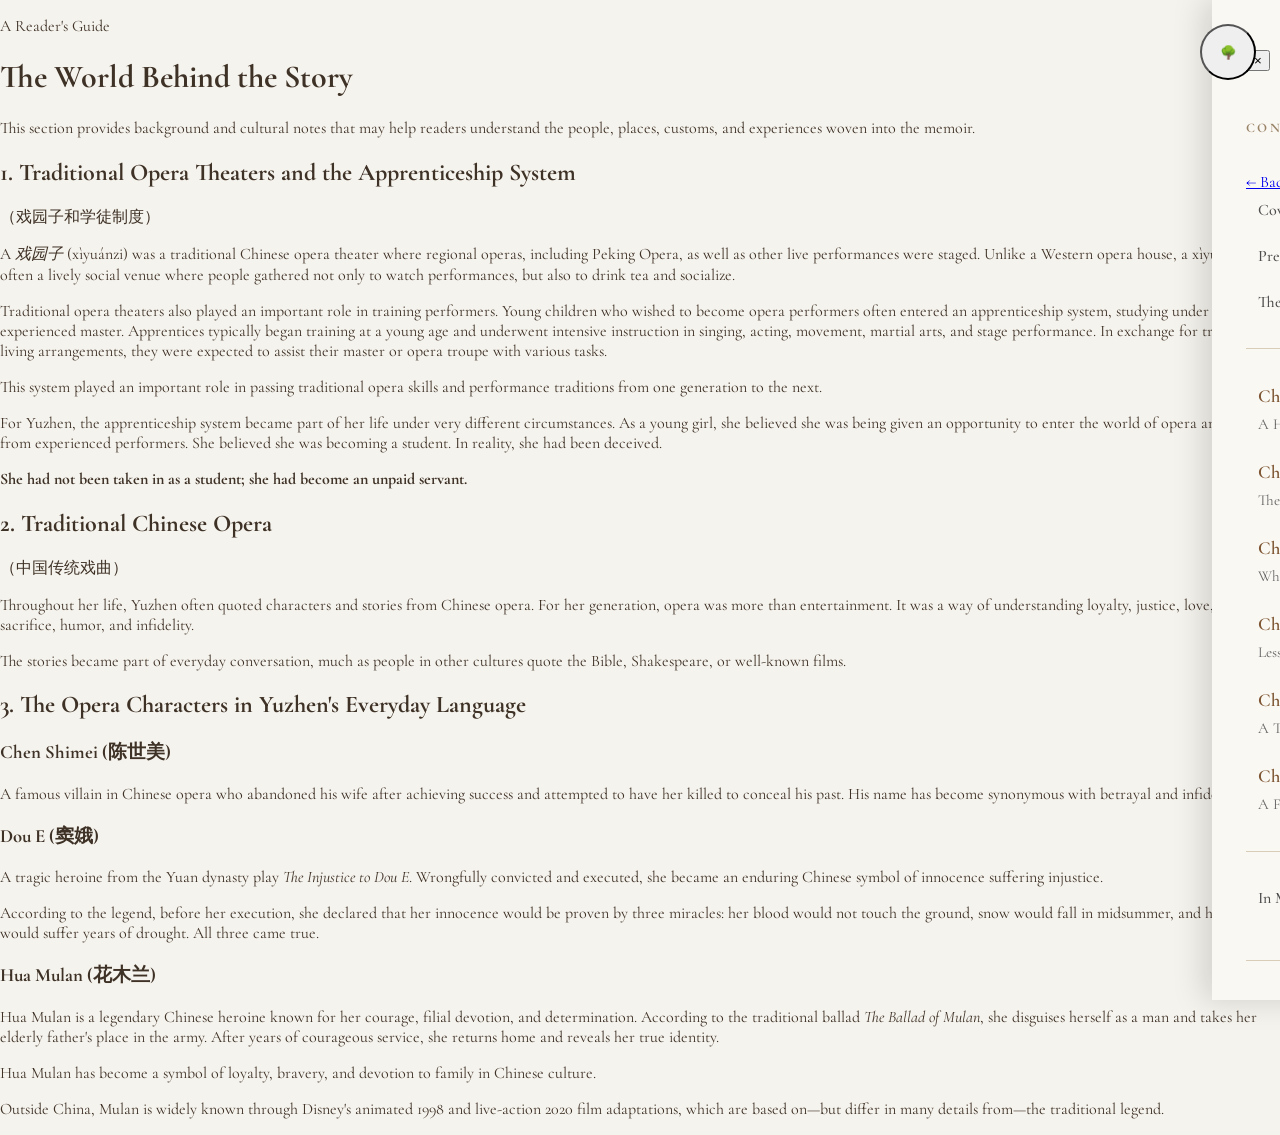
==== behind-the-story.html @ 1a91aaa9 "Update behind-the-story.html" ====
<!DOCTYPE html>

<html lang="en">

<head>

    <meta charset="UTF-8">

    <meta name="viewport"
          content="width=device-width, initial-scale=1.0">

    <title>The World Behind the Story | Leaving Shade for Everyone</title>

    <link rel="preconnect"
          href="https://fonts.googleapis.com">

    <link rel="preconnect"
          href="https://fonts.gstatic.com"
          crossorigin>

    <link href="https://fonts.googleapis.com/css2?family=Cormorant+Garamond:wght@300;400;500;600&family=Source+Sans+3:wght@300;400;600&display=swap"
          rel="stylesheet">

    <link rel="stylesheet"
          href="css/chapter.css">

    <link rel="stylesheet"
          href="css/navigation.css">

</head>

<body>

    <!-- Table of Contents -->

    <div id="tocOverlay" class="toc-overlay"></div>

    <button id="tocButton" class="toc-button" aria-label="Open contents">
        🌳
    </button>

    <aside id="tocPanel" class="toc-panel">

        <button id="tocClose" class="toc-close">
            ×
        </button>

        <h1 class="toc-book-title">
            Leaving Shade for Everyone
        </h1>

        <h2 class="toc-heading">
            Contents
        </h2>
<a href="#" id="tocBack" class="toc-back">
    ← Back to where I was
</a>

 
    <div class="toc-list">

        <a class="toc-entry" href="cover.html">

            <span class="toc-simple">Cover</span>

        </a>

        <a class="toc-entry" href="preface.html">

            <span class="toc-simple">Preface</span>

        </a>

        <a class="toc-entry" href="behind-the-story.html">

            <span class="toc-simple">
                The World Behind the Story
            </span>

        </a>

        <div class="toc-divider"></div>


<a class="toc-entry"
   data-chapter="chapter1"
   href="chapter.html#chapter1">

    <span class="toc-chapter">
        Chapter One
    </span>

    <span class="toc-title">
        A Hard Beginning
    </span>

</a>

 <a class="toc-entry"
   data-chapter="chapter2"
   href="chapter.html#chapter2">

    <span class="toc-chapter">

                Chapter Two
    </span>

    <span class="toc-title">

                The Second Act
            </span>

        </a>


   <a class="toc-entry"
   data-chapter="chapter3"
   href="chapter.html#chapter3">

    <span class="toc-chapter">
                Chapter Three
            </span>

            <span class="toc-title">
                When a Woman from the Opera House Met a Man of Books
            </span>

        </a>


   <a class="toc-entry"
   data-chapter="chapter4"
   href="chapter.html#chapter4">

    <span class="toc-chapter">
                Chapter Four
            </span>

            <span class="toc-title">
                Lessons from the Stage
            </span>

        </a>


   <a class="toc-entry"
   data-chapter="chapter5"
   href="chapter.html#chapter5">

    <span class="toc-chapter">
                Chapter Five
            </span>

            <span class="toc-title">
                A Tree That Sheltered Everyone
            </span>

        </a>


   <a class="toc-entry"
   data-chapter="chapter6"
   href="chapter.html#chapter6">

    <span class="toc-chapter">
                Chapter Six
            </span>

            <span class="toc-title">
                A Foreign Land and the Final Curtain
            </span>

        </a>

        <div class="toc-divider"></div>


        <a class="toc-entry" href="chapter.html#memorial">

            <span class="toc-simple">
                In Memory
            </span>

        </a>
    <div class="toc-footer">

       
    </div>

    </div>

</aside>


    <main>

        <header class="supplementary-header">

            <p class="supplementary-label">
                A Reader's Guide
            </p>

            <h1>
                The World Behind the Story
            </h1>

        </header>


<div class="supplementary-content">

    <p>
        This section provides background and cultural notes
        that may help readers understand the people, places,
        customs, and experiences woven into the memoir.
    </p>


    <section class="behind-story-entry">

        <h2>
            1. Traditional Opera Theaters and the Apprenticeship System
        </h2>

        <p class="chinese-term">
            （戏园子和学徒制度）
        </p>

        <p>
            A <em>戏园子</em> (xìyuánzi) was a traditional Chinese opera
            theater where regional operas, including Peking Opera, as well
            as other live performances were staged. Unlike a Western opera
            house, a xìyuánzi was often a lively social venue where people
            gathered not only to watch performances, but also to drink tea
            and socialize.
        </p>

        <p>
            Traditional opera theaters also played an important role in
            training performers. Young children who wished to become opera
            performers often entered an apprenticeship system, studying
            under an experienced master. Apprentices typically began
            training at a young age and underwent intensive instruction
            in singing, acting, movement, martial arts, and stage
            performance. In exchange for training and living arrangements,
            they were expected to assist their master or opera troupe with
            various tasks.
        </p>

        <p>
            This system played an important role in passing traditional
            opera skills and performance traditions from one generation
            to the next.
        </p>

        <p>
            For Yuzhen, the apprenticeship system became part of her life
            under very different circumstances. As a young girl, she
            believed she was being given an opportunity to enter the world
            of opera and learn from experienced performers. She believed
            she was becoming a student. In reality, she had been deceived.
        </p>

        <p>
            <strong>
                She had not been taken in as a student; she had become
                an unpaid servant.
            </strong>
        </p>

    </section>


    <section class="behind-story-entry">

        <h2>
            2. Traditional Chinese Opera
        </h2>

        <p class="chinese-term">
            （中国传统戏曲）
        </p>

        <p>
            Throughout her life, Yuzhen often quoted characters and
            stories from Chinese opera. For her generation, opera was
            more than entertainment. It was a way of understanding
            loyalty, justice, love, family, sacrifice, humor, and
            infidelity.
        </p>

        <p>
            The stories became part of everyday conversation, much as
            people in other cultures quote the Bible, Shakespeare, or
            well-known films.
        </p>

    </section>


    <section class="behind-story-entry">

        <h2>
            3. The Opera Characters in Yuzhen's Everyday Language
        </h2>


        <div class="opera-character">

            <h3>
                Chen Shimei (陈世美)
            </h3>

            <p>
                A famous villain in Chinese opera who abandoned his wife
                after achieving success and attempted to have her killed
                to conceal his past. His name has become synonymous with
                betrayal and infidelity.
            </p>

        </div>


        <div class="opera-character">

            <h3>
                Dou E (窦娥)
            </h3>

            <p>
                A tragic heroine from the Yuan dynasty play
                <em>The Injustice to Dou E</em>. Wrongfully convicted and
                executed, she became an enduring Chinese symbol of
                innocence suffering injustice.
            </p>

            <p>
                According to the legend, before her execution, she
                declared that her innocence would be proven by three
                miracles: her blood would not touch the ground, snow
                would fall in midsummer, and her region would suffer
                years of drought. All three came true.
            </p>

        </div>


        <div class="opera-character">

            <h3>
                Hua Mulan (花木兰)
            </h3>

            <p>
                Hua Mulan is a legendary Chinese heroine known for her
                courage, filial devotion, and determination. According
                to the traditional ballad <em>The Ballad of Mulan</em>,
                she disguises herself as a man and takes her elderly
                father's place in the army. After years of courageous
                service, she returns home and reveals her true identity.
            </p>

            <p>
                Hua Mulan has become a symbol of loyalty, bravery, and
                devotion to family in Chinese culture.
            </p>

            <p>
                Outside China, Mulan is widely known through Disney's
                animated 1998 and live-action 2020 film adaptations,
                which are based on—but differ in many details from—the
                traditional legend.
            </p>

        </div>


    </section>

</div>

    </main>


    <script src="js/navigation.js"></script>

</body>

</html>
---- css/chapter.css ----
/* ==========================================
   CHAPTER PAGE
========================================== */

body{

    margin:0;

    background:#F5F3ED;

    font-family:"Cormorant Garamond",serif;

    color:#3E3126;

}

/* ==========================================
   CHAPTER OPENING
========================================== */

.chapter-opening{

    min-height:100vh;

    display:flex;

    flex-direction:column;

    justify-content:center;

    align-items:center;

    text-align:center;

    padding:3rem 2rem;

}

.chapter-number{

    font-size:1.25rem;

    font-weight:400;

    letter-spacing:.12em;

    text-transform:uppercase;

    margin:0;

}

.chapter-title{

    max-width: 900px;

    margin: 0 auto;

}

.chapter-photo{

    margin-top:4rem;

}

.chapter-photo img{

    max-width:700px;

    width:100%;

    height:auto;

    display:block;

}

    <section class="chapter-content">

    </section>

</main>
/* ==========================================
   CHAPTER READING
========================================== */

.chapter-reading{

    padding:6rem 2rem 10rem;

}

.reading-content{

    width:min(90%,720px);

    margin:0 auto;

    font-size:1.45rem;

    line-height:2.15;

    color:#3E3126;

}

.reading-content p{

    margin:0 0 2rem 0;

    text-indent:2em;

}
.chapter-image{

    max-width:650px;

    margin:5rem auto;

    text-align:center;

}

.chapter-image img{

    width:100%;

    height:auto;

    display:block;

}

.chapter-image figcaption{

    margin-top: .8rem;

    font-size:.95rem;

    font-style:italic;

    color:#7A6B5A;

}

.chapter-quote{

    margin:3rem auto;

    text-align:center;

    font-style:italic;

    font-size:1.45rem;

    line-height:1.8;

    color:#6A5847;

    max-width:70%;

}
.chapter-ending{

    text-align:center;

    margin:8rem auto 6rem;

}

.chapter-ending img{

    width:110px;

    height:auto;

    display:block;

    margin:0 auto;

    opacity:0.9;

}
.chapter-ending .final-tree {
    width:420px;
    max-width:80%;
    height:auto;
}

.closing-line {
    margin-top: 3rem;
}



/* =========================
   BACK COVER
========================= */

.back-cover{

    min-height:100vh;

    display:flex;

    justify-content:center;

    align-items:center;

    padding:5rem 2rem;

    background:#f7f4ee;

}

.back-cover-content{

    width:100%;

    max-width:900px;

    text-align:center;

}

.memorial-text{

    margin-bottom:3.5rem;

}

.memory-title{

    font-size:2rem;

    letter-spacing:.05em;

    margin-bottom:1.8rem;

}

.memorial-name{

    font-size:2.8rem;

    font-weight:600;

    margin:.4rem 0;

}

.memorial-years{

    font-size:1.5rem;

    margin-bottom:2rem;

}

.memory-and{

    font-size:1.5rem;

    margin:2rem 0;

    font-style:italic;

}

.memorial-photo img{

    width:100%;

    max-width:850px;

    height:auto;

    display:block;

    margin:0 auto;

}
---- css/navigation.css ----
<!-- =========================================
     TABLE OF CONTENTS
========================================= -->

<button id="tocButton" class="toc-button" aria-label="Table of Contents">

    🌳

</button>

<div id="tocOverlay" class="toc-overlay"></div>

<nav id="tocPanel" class="toc-panel">

    <button id="tocClose" class="toc-close">

        ×

    </button>

    <h1 class="toc-book-title">

        Leaving Shade for Everyone

    </h1>

    <h2 class="toc-heading">

        Contents

    </h2>

    <div class="toc-list">

        <a href="cover.html">Cover</a>

        <a href="preface.html">Preface</a>

        <hr>

        <a href="chapter.html#chapter1">
            Chapter One
        </a>

        <a href="chapter.html#chapter2">
            Chapter Two
        </a>

        <a href="chapter.html#chapter3">
            Chapter Three
        </a>

        <a href="chapter.html#chapter4">
            Chapter Four
        </a>

        <a href="chapter.html#chapter5">
            Chapter Five
        </a>

        <a href="chapter.html#chapter6">
            Chapter Six
        </a>

        <hr>

        <a href="chapter.html#memorial">

            In Memory

        </a>

    </div>

</nav>

/* ==========================================
   Dark Overlay
========================================== */

.toc-overlay{

    position:fixed;

    inset:0;

    background:rgba(0,0,0,.28);

    opacity:0;

    visibility:hidden;

    transition:.3s;

    z-index:2500;

}

.toc-overlay.show{

    opacity:1;

    visibility:visible;

}

/* ==========================================
   TOC Panel
========================================== */

.toc-panel{

    position:fixed;

    top:0;

    right:-420px;

    width:420px;

    max-width:90%;

    height:100vh;

    background:#faf8f3;

    box-shadow:-8px 0 30px rgba(0,0,0,.15);

    padding:50px 34px;

    transition:.35s;

    z-index:2600;

    overflow-y:auto;

}

.toc-panel.open{

    right:0;

}

/* ==========================================
   Elegant Table of Contents
========================================== */

.toc-book-title{

    margin:0;
    
    margin-bottom:8px;

    text-align:center;

    font-family:"Cormorant Garamond",serif;

    font-size:1.95rem;

    font-weight:500;

    color:#6d4c2c;

}

.toc-heading{

    margin-bottom:36px;

    letter-spacing:.18em;

    font-size:.82rem;

    text-transform:uppercase;

    color:#9a8468;

}
.toc-list{

    display:flex;

    flex-direction:column;

    gap:10px;

}

.toc-divider{

    margin:18px 0;

    border-top:1px solid #d9ccb8;

}

.toc-entry{

    display:block;

    text-decoration:none;

    padding:8px 12px;

    border-radius:10px;

    transition:.25s;

}

.toc-entry:hover{

    background:#f3ece1;

    transform:translateX(4px);

}

.toc-simple{

    display:block;

    font-size:1rem;

    color:#4c4c4c;

    font-weight:500;

}

.toc-chapter{

    display:block;

    font-family:"Cormorant Garamond",serif;

    font-size:1.15rem;

    font-weight:600;

    color:#7d5532;

}

.toc-title{

    display:block;

    margin-top:6px;

    font-size:.95rem;

    line-height:1.45;

    color:#666;

}

.toc-footer{

    margin-top:34px;

    padding-top:24px;

    border-top:1px solid #d9ccb8;

    text-align:center;

    color:#9a7b56;

    font-size:.9rem;

}
/* ---------- Debug ---------- */

.toc-button{

    position:fixed !important;

    top:24px !important;

    right:24px !important;

    left:auto !important;

    bottom:auto !important;

    width:56px !important;

    height:56px !important;

    border-radius:50% !important;

    z-index:99999 !important;

}

/* ==========================================
   Current Chapter Highlight
========================================== */

.toc-entry.active{

    border-left:3px solid #9a7b56;

    padding-left:14px;

    background:#f8f3ea;

}

.toc-entry.active .toc-chapter{

    color:#6d4c2c;

    font-weight:700;

}

.toc-entry.active .toc-title{

    color:#444;

}
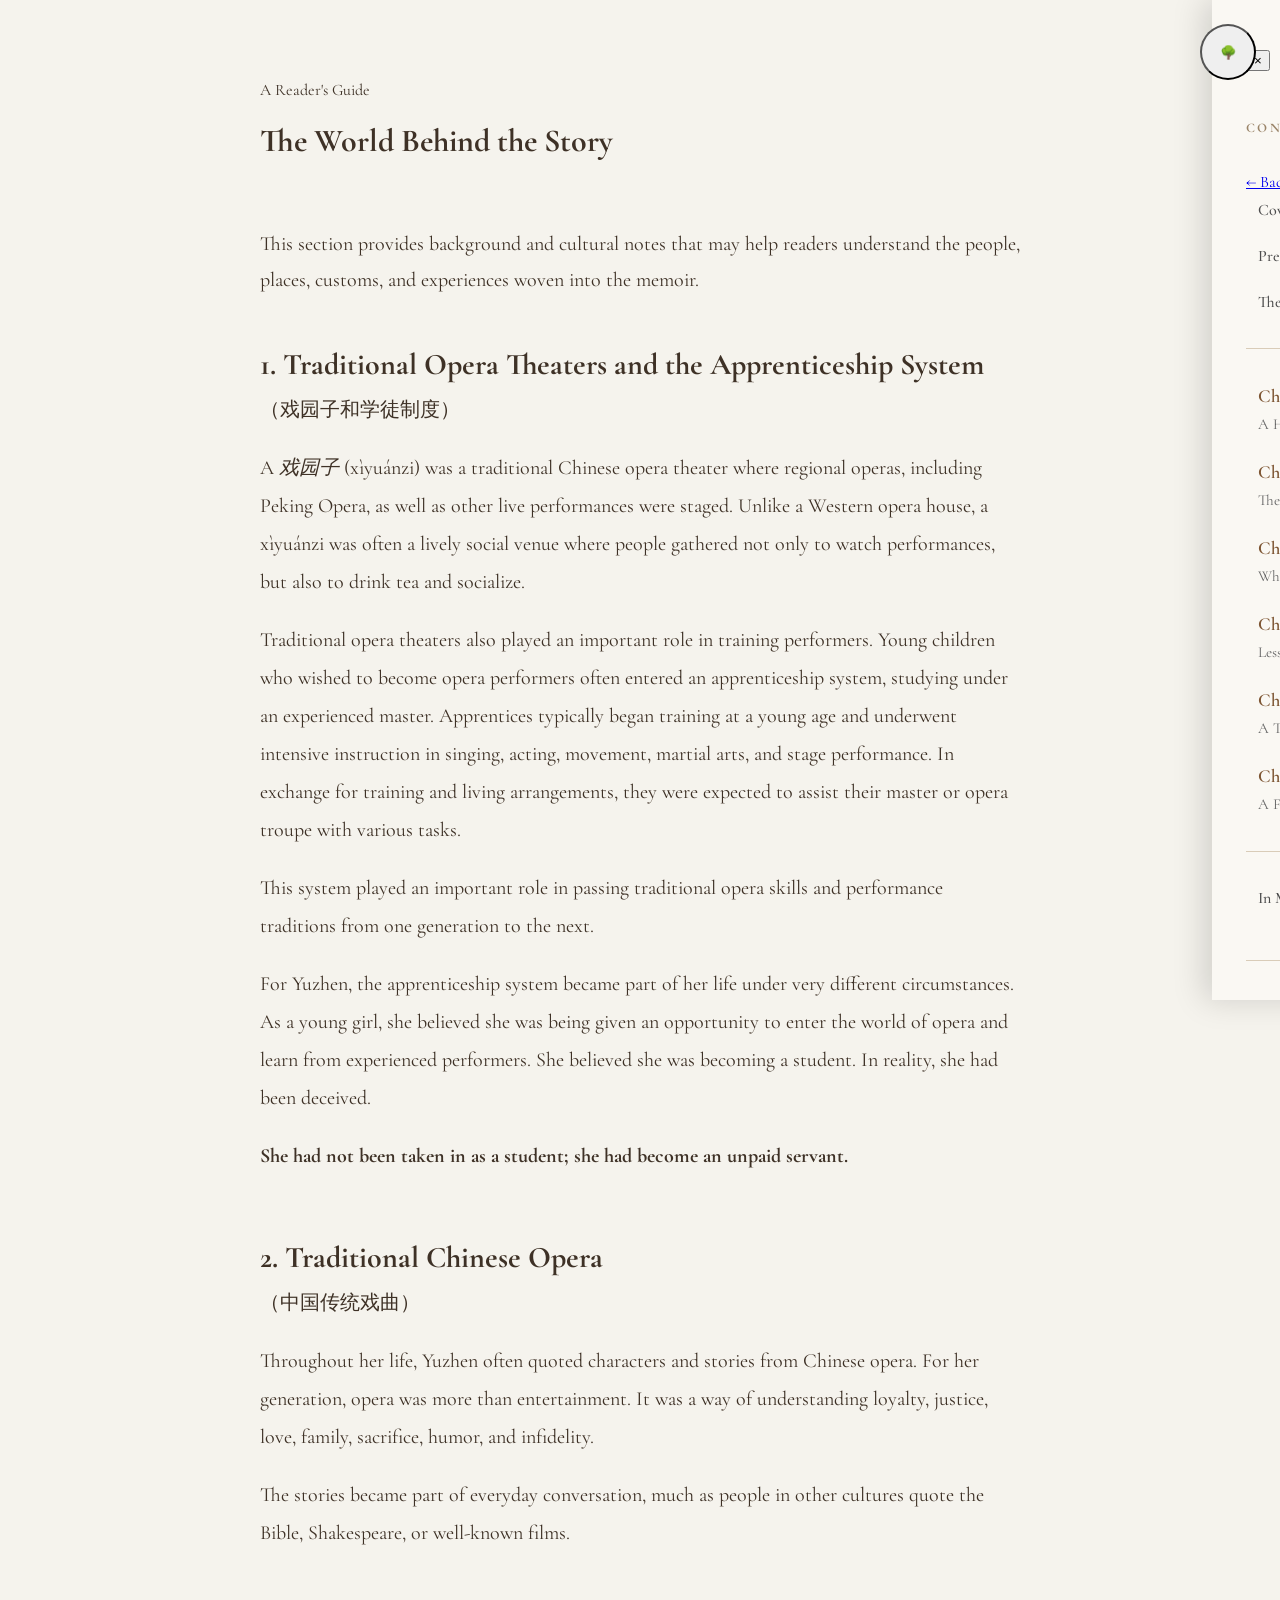
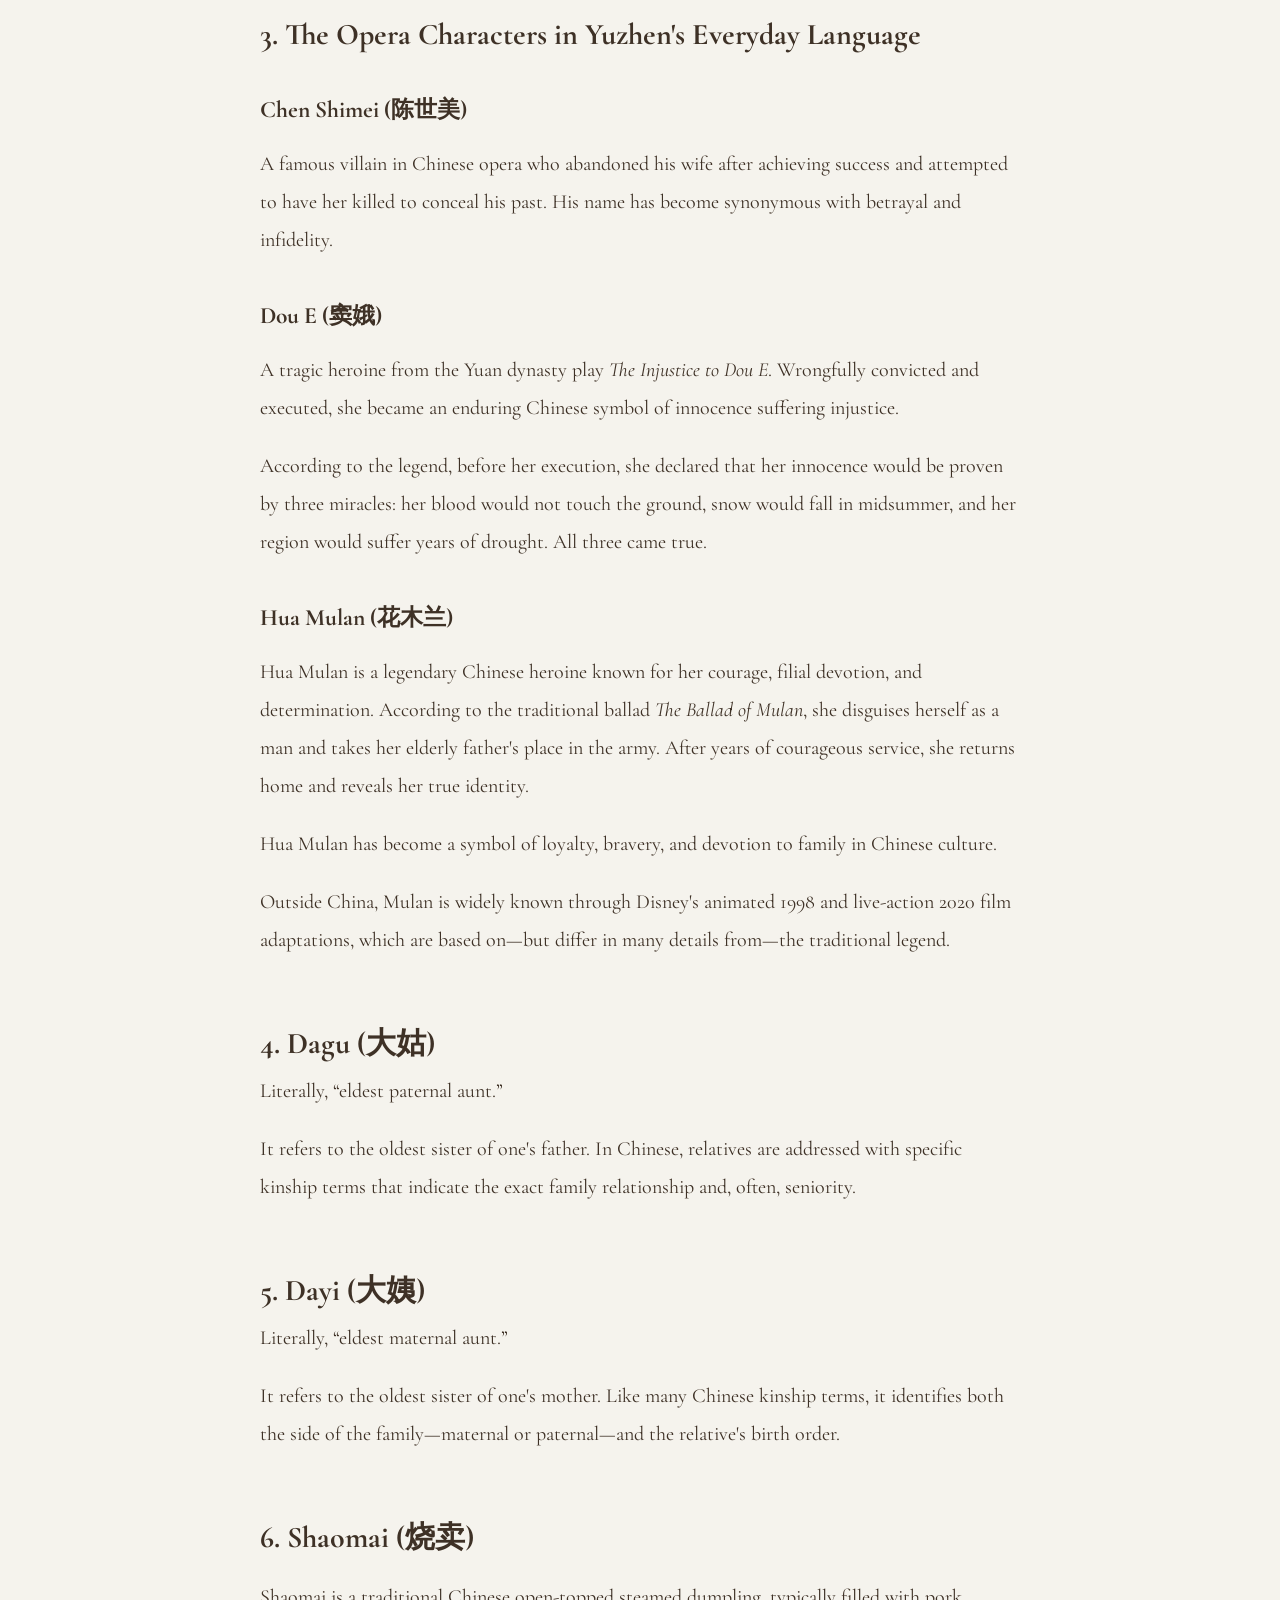
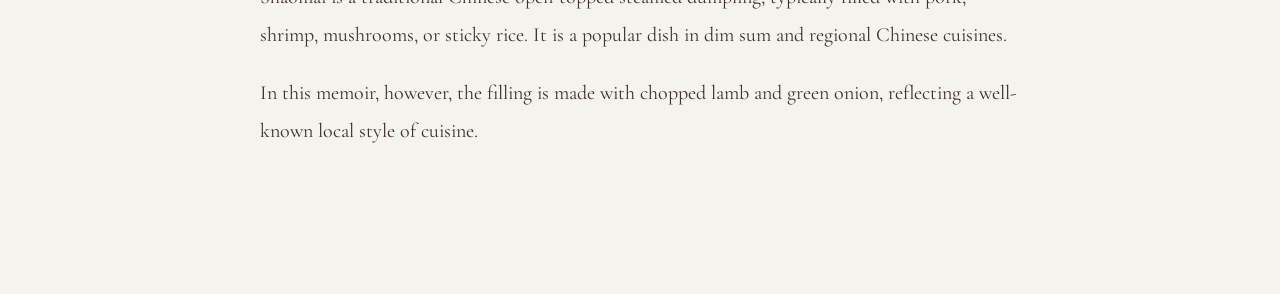
==== commit 0630df5b: "Update behind-the-story.html" ====
--- a/behind-the-story.html
+++ b/behind-the-story.html
@@ -376,7 +376,62 @@
 
 
     </section>
-
+<section class="behind-story-entry">
+
+    <h2>
+        4. Dagu (大姑)
+    </h2>
+
+    <p class="chinese-term">
+        Literally, “eldest paternal aunt.”
+    </p>
+
+    <p>
+        It refers to the oldest sister of one's father. In Chinese,
+        relatives are addressed with specific kinship terms that
+        indicate the exact family relationship and, often, seniority.
+    </p>
+
+</section>
+
+
+<section class="behind-story-entry">
+
+    <h2>
+        5. Dayi (大姨)
+    </h2>
+
+    <p class="chinese-term">
+        Literally, “eldest maternal aunt.”
+    </p>
+
+    <p>
+        It refers to the oldest sister of one's mother. Like many
+        Chinese kinship terms, it identifies both the side of the
+        family—maternal or paternal—and the relative's birth order.
+    </p>
+
+</section>
+
+
+<section class="behind-story-entry">
+
+    <h2>
+        6. Shaomai (烧卖)
+    </h2>
+
+    <p>
+        Shaomai is a traditional Chinese open-topped steamed dumpling,
+        typically filled with pork, shrimp, mushrooms, or sticky rice.
+        It is a popular dish in dim sum and regional Chinese cuisines.
+    </p>
+
+    <p>
+        In this memoir, however, the filling is made with chopped lamb
+        and green onion, reflecting a well-known local style of cuisine.
+    </p>
+
+</section>
 </div>
 
     </main>
--- a/css/chapter.css
+++ b/css/chapter.css
@@ -283,3 +283,58 @@
 
 }
 
+/* --------------------------------
+   The World Behind the Story
+   -------------------------------- */
+
+.supplementary-header,
+.supplementary-content {
+    max-width: 760px;
+    margin-left: auto;
+    margin-right: auto;
+}
+
+.supplementary-header {
+    padding: 4rem 2rem 1.5rem;
+}
+
+.supplementary-content {
+    max-width: 760px;
+    padding: 0 2rem 5rem;
+    font-size: 1.25rem;
+}
+
+.supplementary-content > p {
+    line-height: 1.8;
+    margin-bottom: 3rem;
+}
+
+.behind-story-entry {
+    margin-bottom: 4rem;
+}
+
+.behind-story-entry h2 {
+    margin-bottom: 0.75rem;
+}
+
+.chinese-term {
+    margin-top: -0.25rem;
+    margin-bottom: 1.5rem;
+}
+
+.behind-story-entry p {
+    line-height: 1.9;
+    margin-bottom: 1.25rem;
+}
+
+.opera-character {
+    margin-top: 2.5rem;
+}
+
+.opera-character h3 {
+    margin-bottom: 0.75rem;
+}
+
+.opera-character p {
+    margin-bottom: 1.25rem;
+}
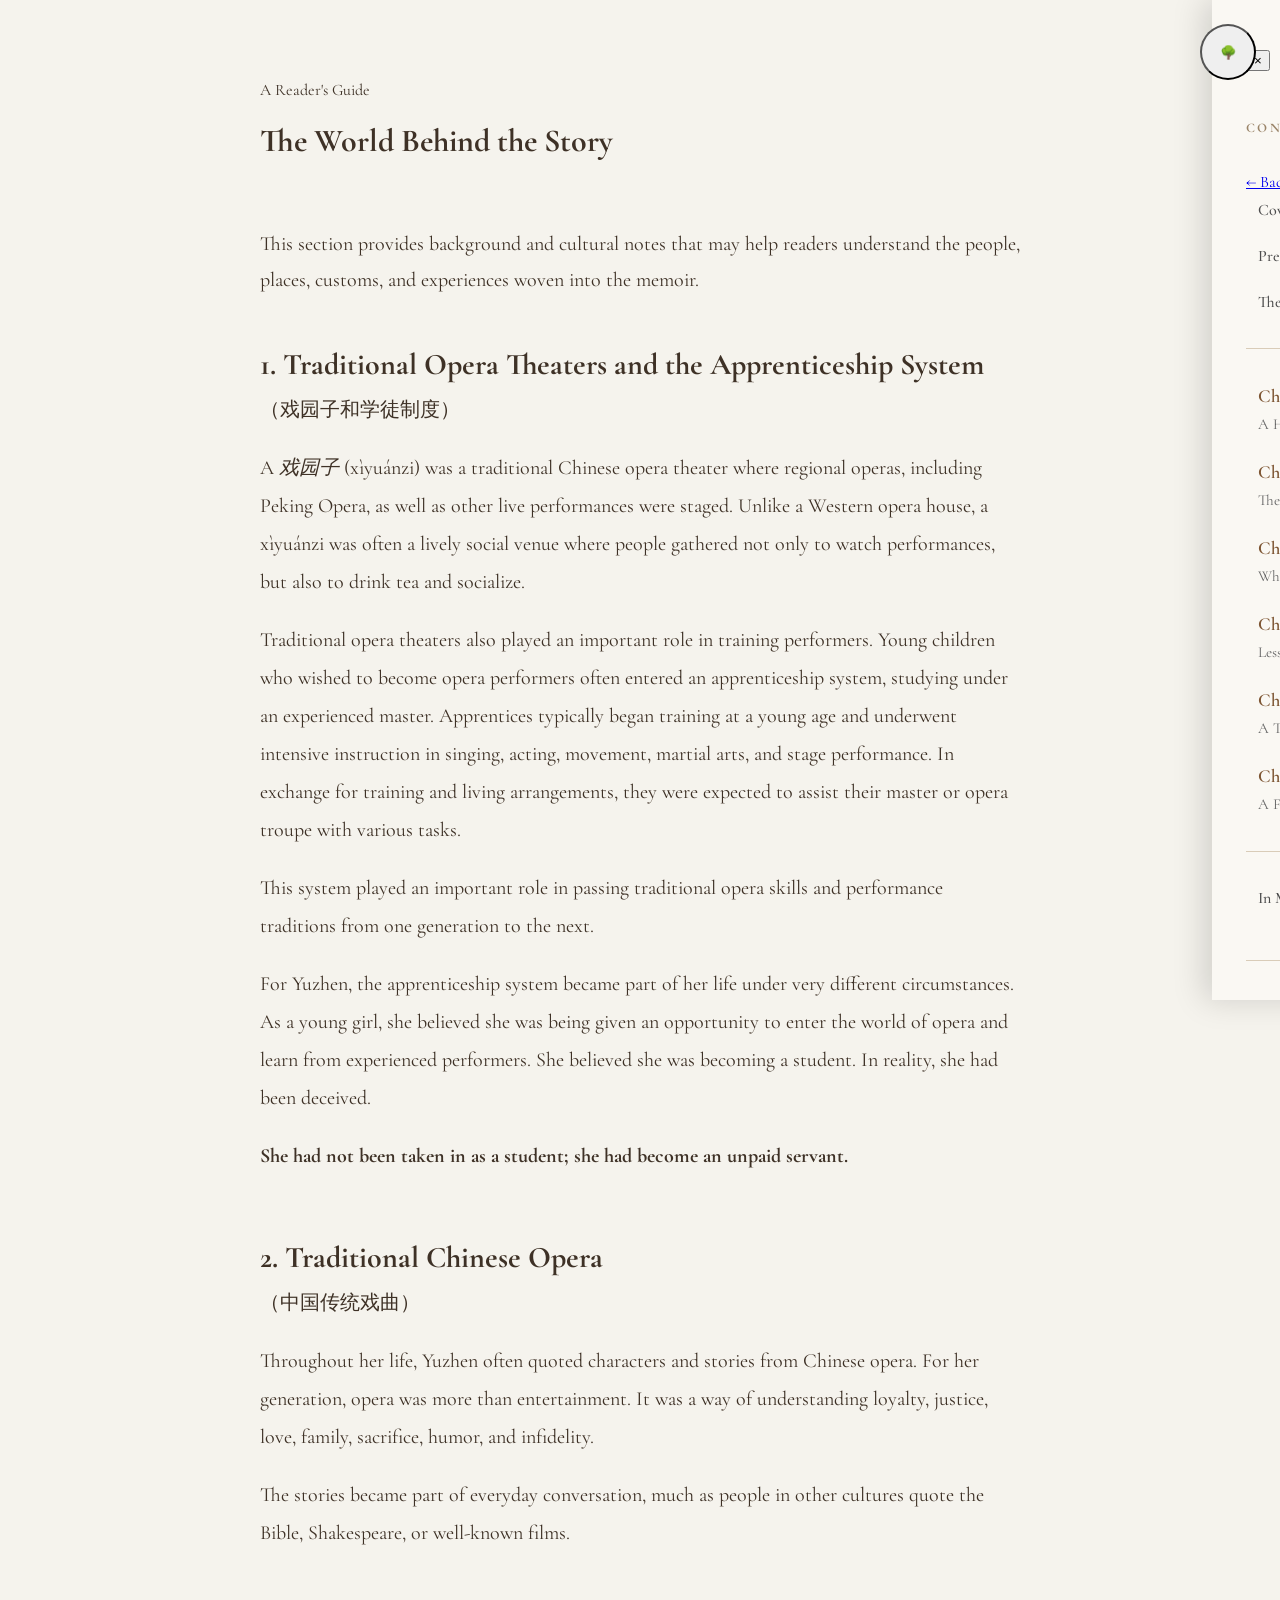
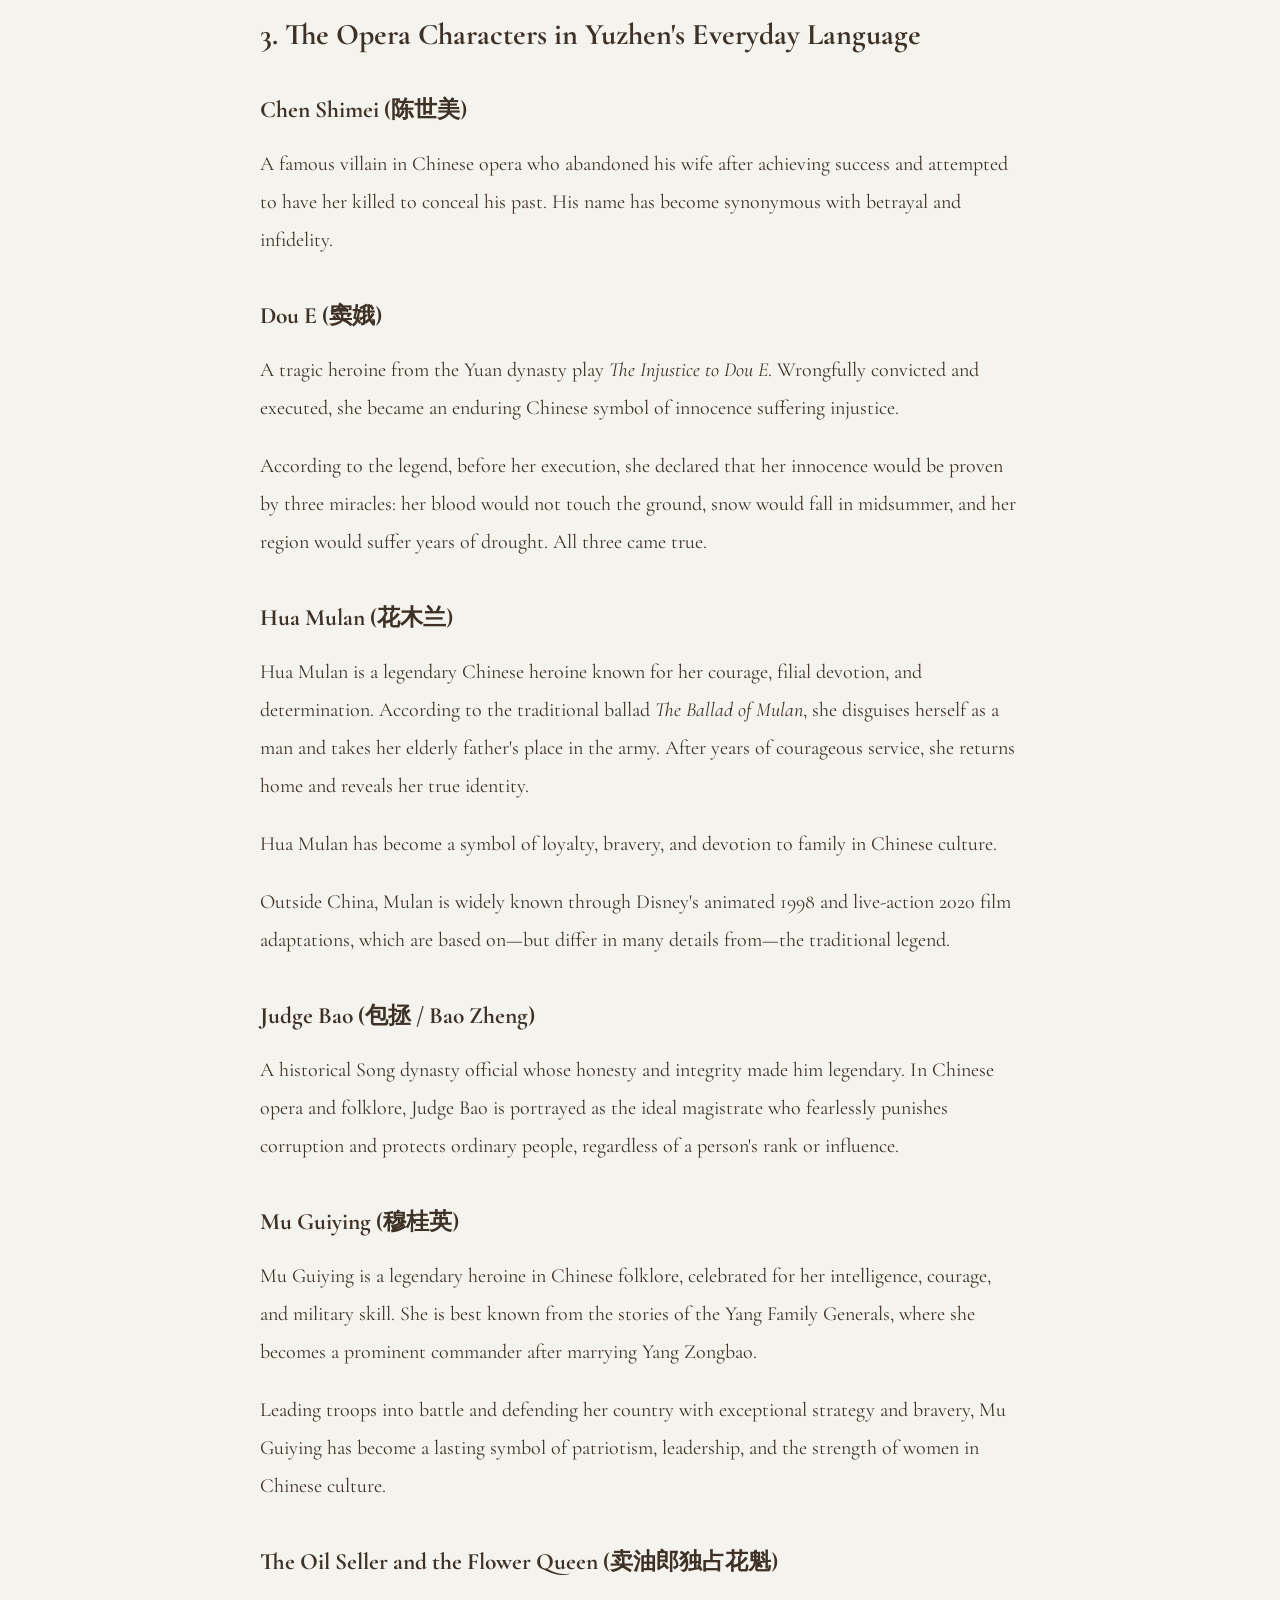
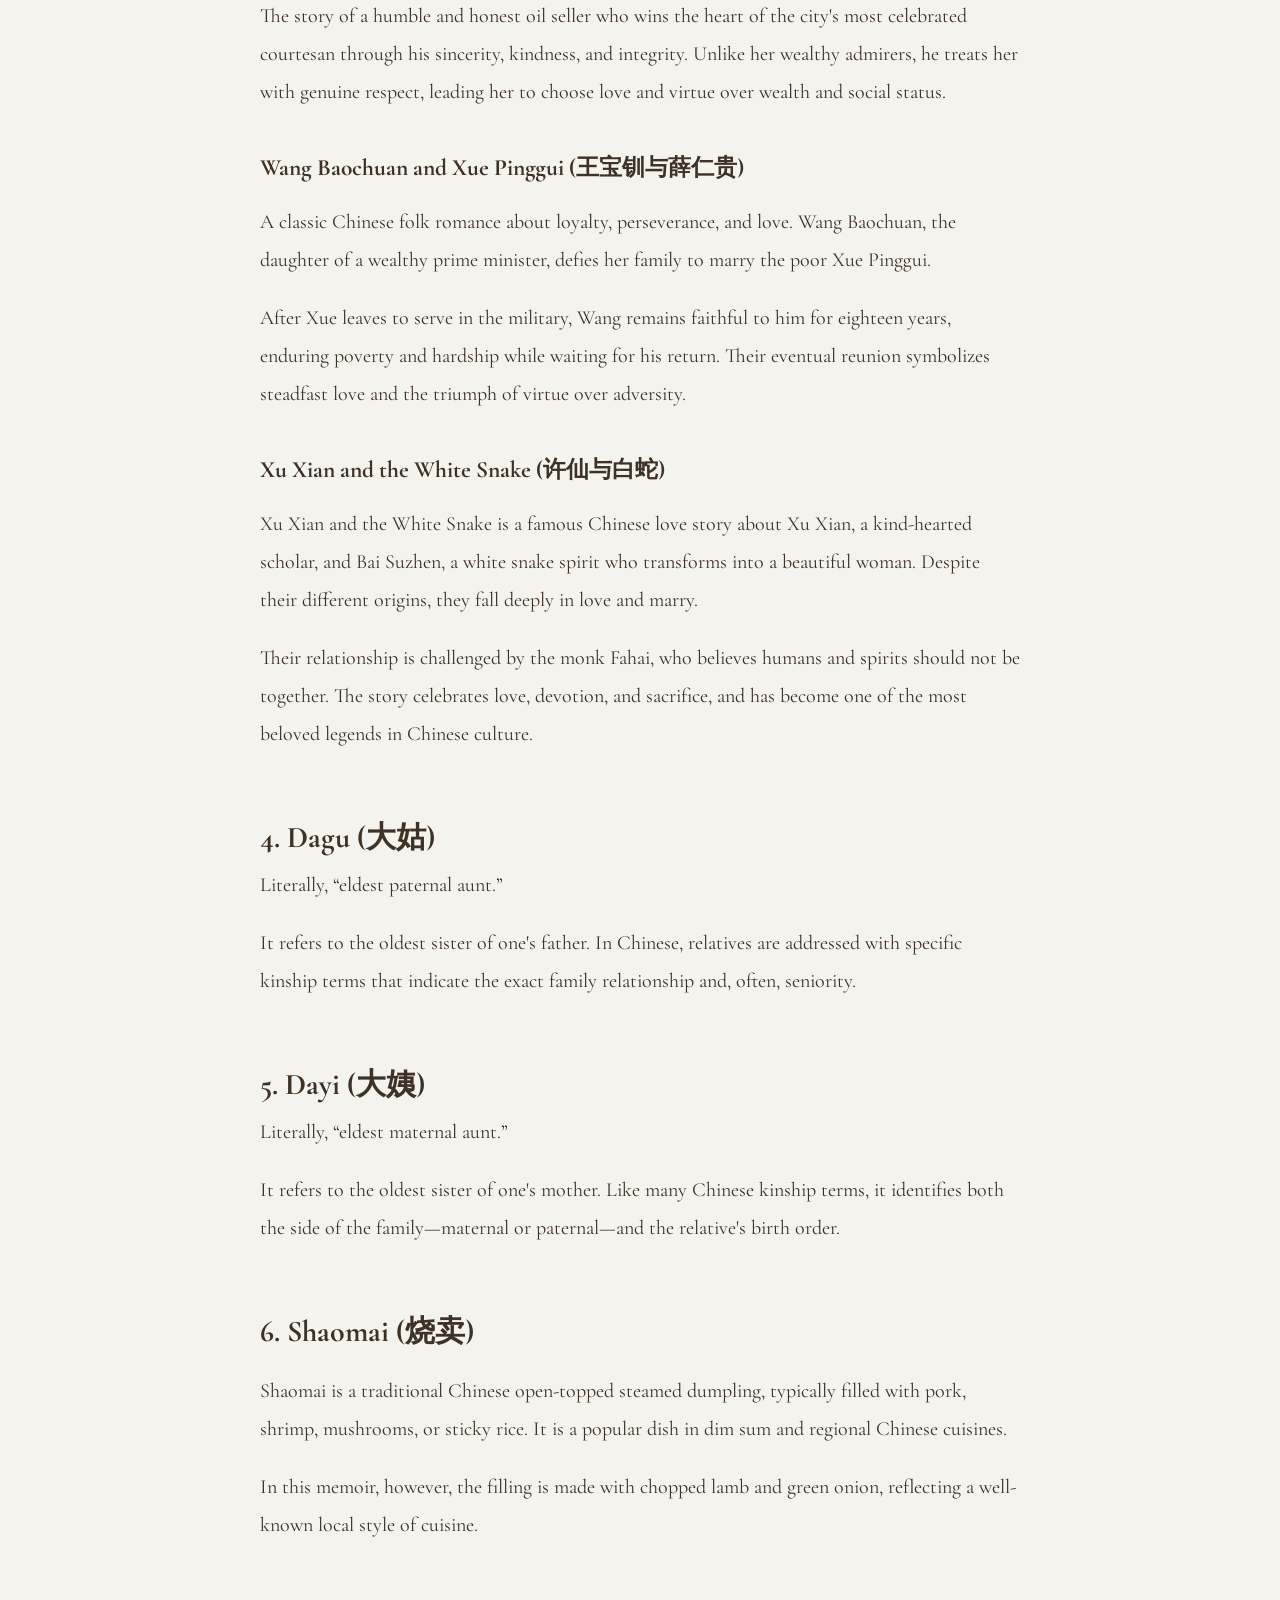
==== commit de4c40a8: "Update behind-the-story.html" ====
--- a/behind-the-story.html
+++ b/behind-the-story.html
@@ -374,6 +374,110 @@
 
         </div>
 
+        <div class="opera-character">
+
+    <h3>
+        Judge Bao (包拯 / Bao Zheng)
+    </h3>
+
+    <p>
+        A historical Song dynasty official whose honesty and integrity
+        made him legendary. In Chinese opera and folklore, Judge Bao
+        is portrayed as the ideal magistrate who fearlessly punishes
+        corruption and protects ordinary people, regardless of a
+        person's rank or influence.
+    </p>
+
+</div>
+
+
+<div class="opera-character">
+
+    <h3>
+        Mu Guiying (穆桂英)
+    </h3>
+
+    <p>
+        Mu Guiying is a legendary heroine in Chinese folklore,
+        celebrated for her intelligence, courage, and military skill.
+        She is best known from the stories of the Yang Family Generals,
+        where she becomes a prominent commander after marrying
+        Yang Zongbao.
+    </p>
+
+    <p>
+        Leading troops into battle and defending her country with
+        exceptional strategy and bravery, Mu Guiying has become a
+        lasting symbol of patriotism, leadership, and the strength
+        of women in Chinese culture.
+    </p>
+
+</div>
+
+
+<div class="opera-character">
+
+    <h3>
+        The Oil Seller and the Flower Queen
+        (卖油郎独占花魁)
+    </h3>
+
+    <p>
+        The story of a humble and honest oil seller who wins the heart
+        of the city's most celebrated courtesan through his sincerity,
+        kindness, and integrity. Unlike her wealthy admirers, he treats
+        her with genuine respect, leading her to choose love and virtue
+        over wealth and social status.
+    </p>
+
+</div>
+
+
+<div class="opera-character">
+
+    <h3>
+        Wang Baochuan and Xue Pinggui
+        (王宝钏与薛仁贵)
+    </h3>
+
+    <p>
+        A classic Chinese folk romance about loyalty, perseverance,
+        and love. Wang Baochuan, the daughter of a wealthy prime
+        minister, defies her family to marry the poor Xue Pinggui.
+    </p>
+
+    <p>
+        After Xue leaves to serve in the military, Wang remains faithful
+        to him for eighteen years, enduring poverty and hardship while
+        waiting for his return. Their eventual reunion symbolizes
+        steadfast love and the triumph of virtue over adversity.
+    </p>
+
+</div>
+
+
+<div class="opera-character">
+
+    <h3>
+        Xu Xian and the White Snake
+        (许仙与白蛇)
+    </h3>
+
+    <p>
+        Xu Xian and the White Snake is a famous Chinese love story
+        about Xu Xian, a kind-hearted scholar, and Bai Suzhen, a white
+        snake spirit who transforms into a beautiful woman. Despite
+        their different origins, they fall deeply in love and marry.
+    </p>
+
+    <p>
+        Their relationship is challenged by the monk Fahai, who
+        believes humans and spirits should not be together. The story
+        celebrates love, devotion, and sacrifice, and has become one
+        of the most beloved legends in Chinese culture.
+    </p>
+
+</div>
 
     </section>
 <section class="behind-story-entry">
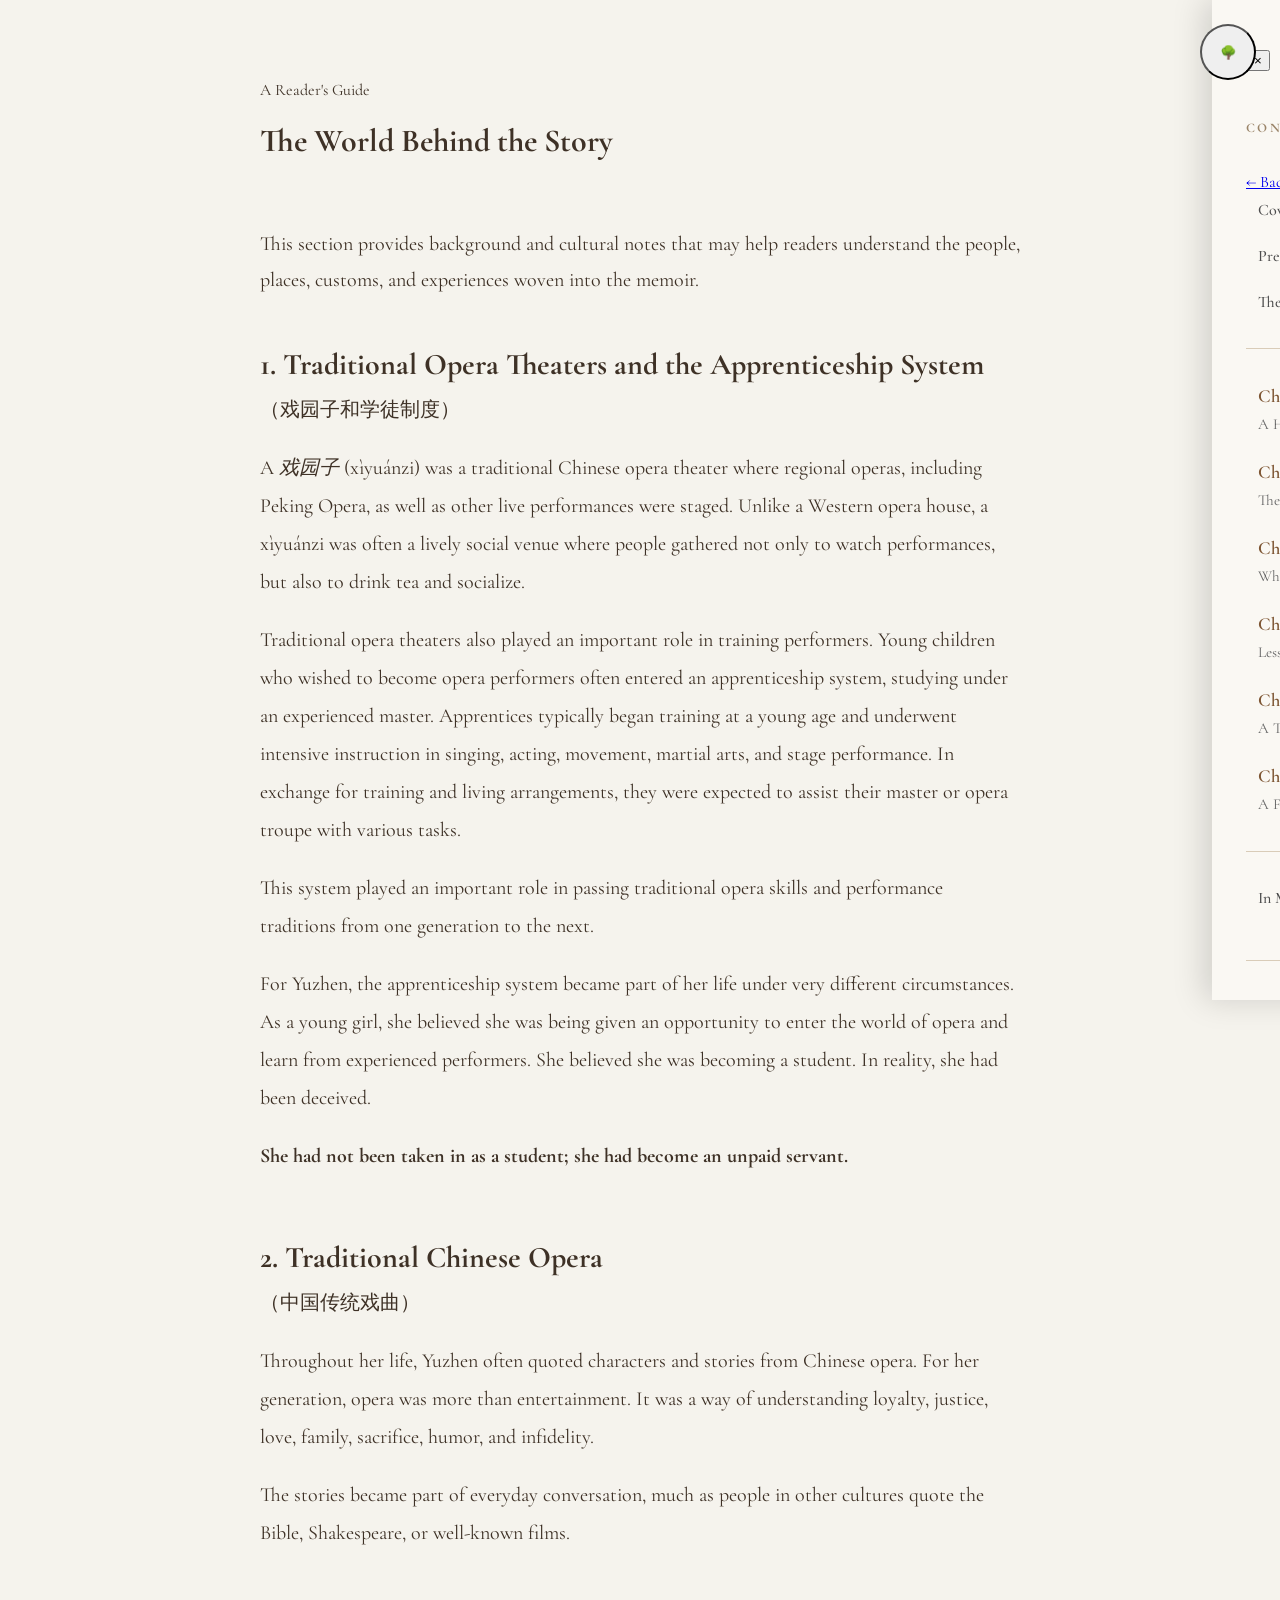
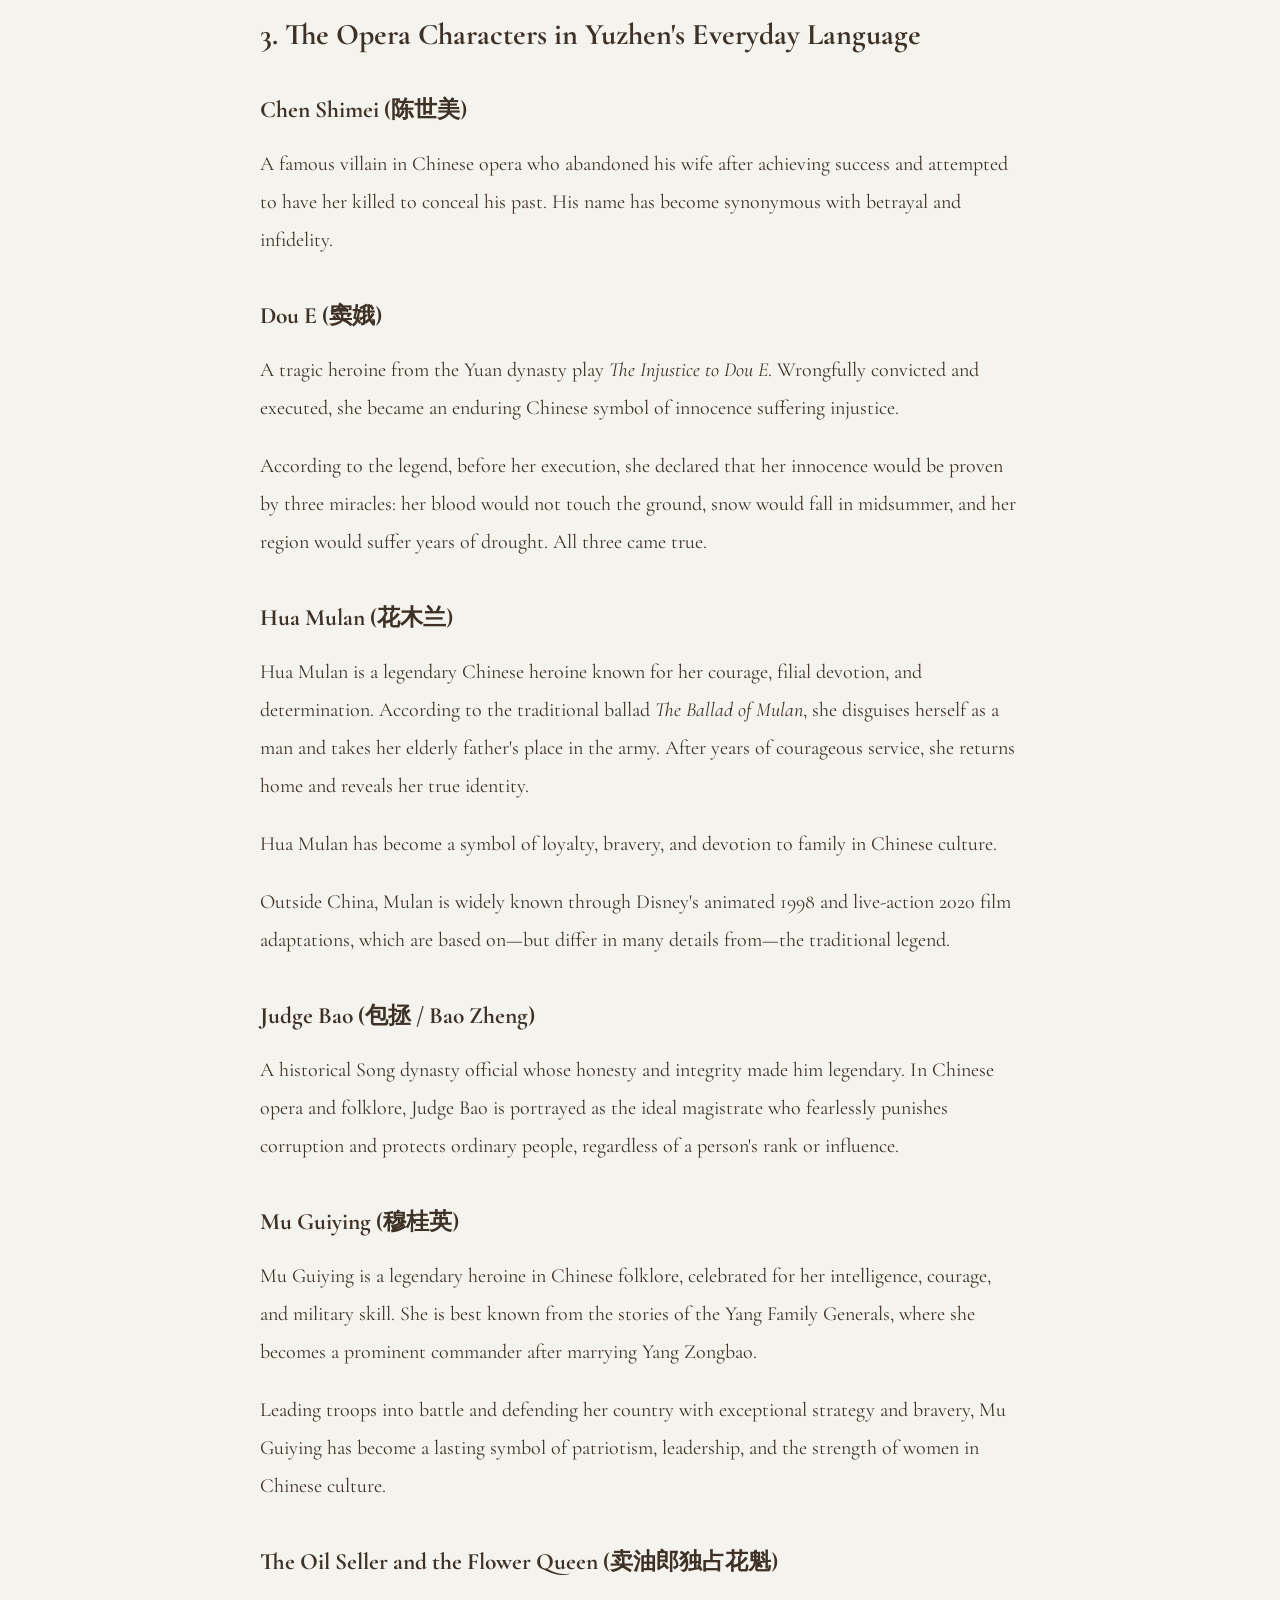
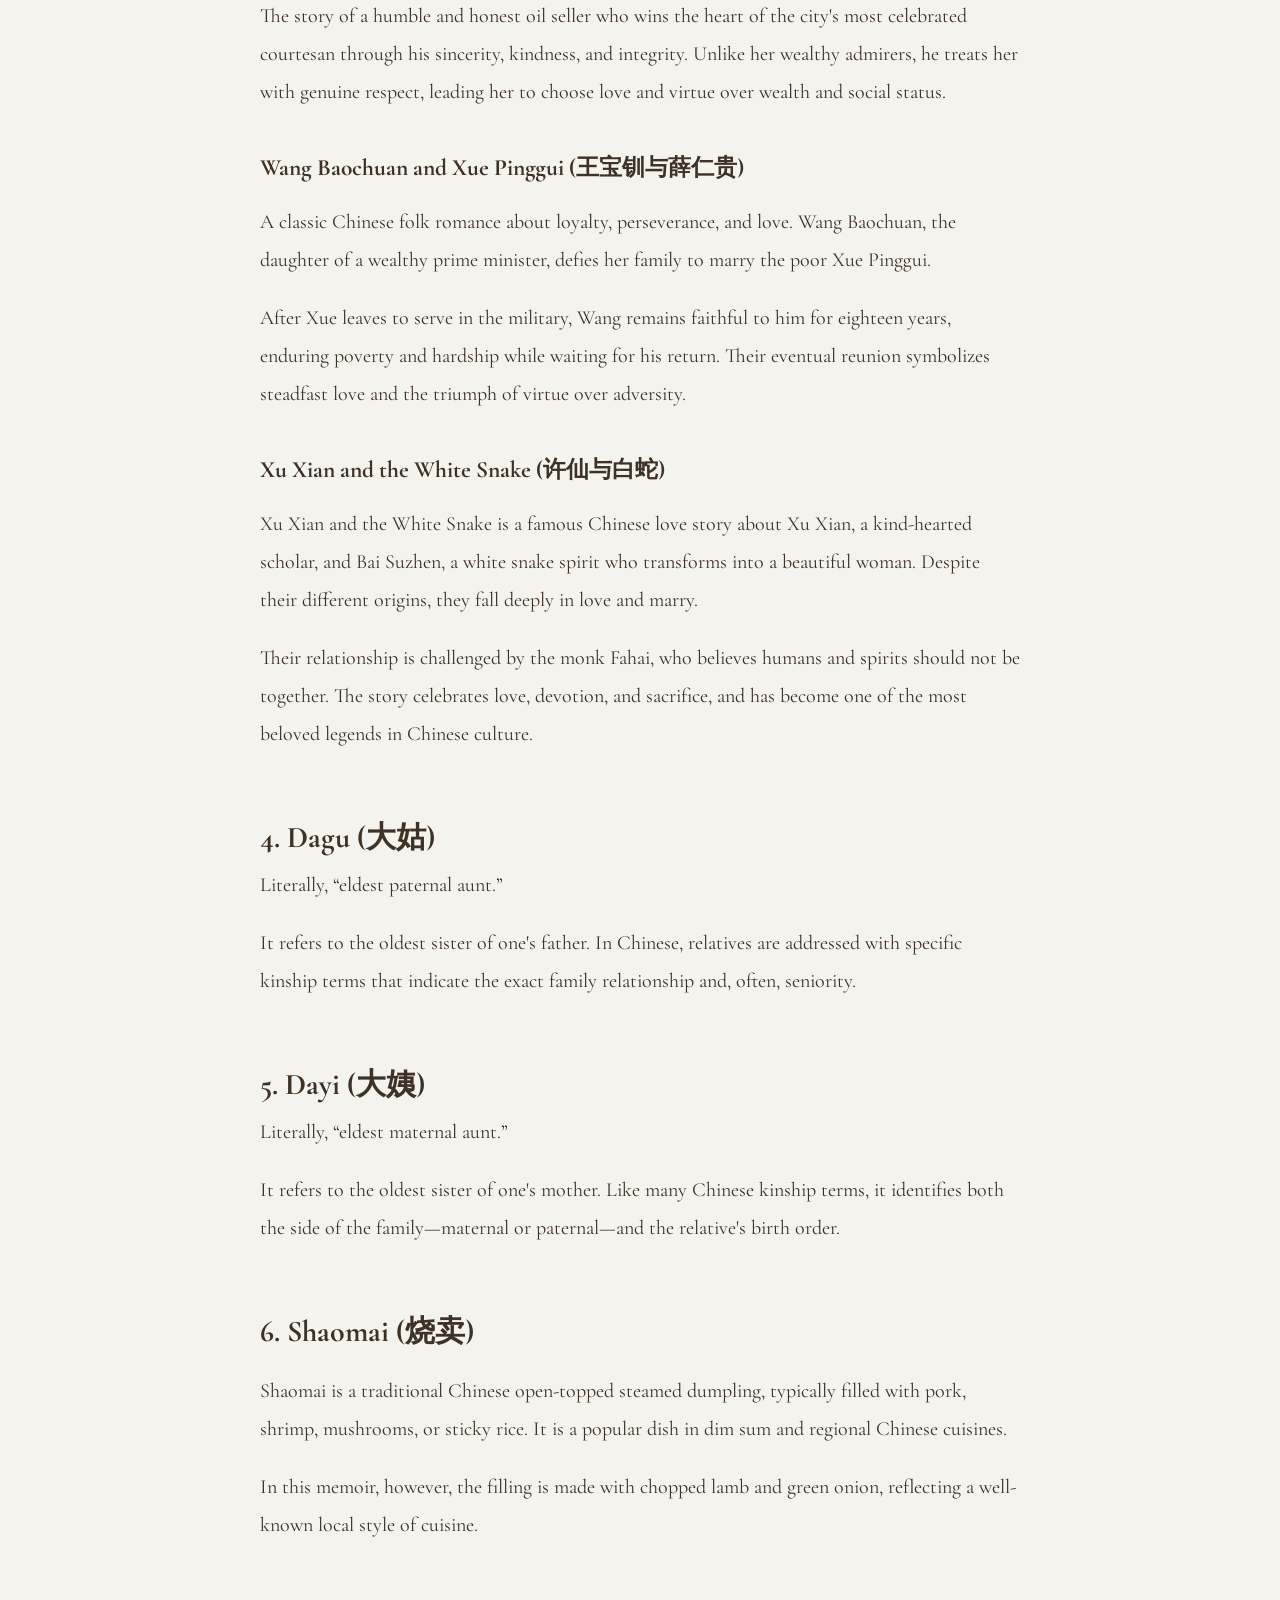
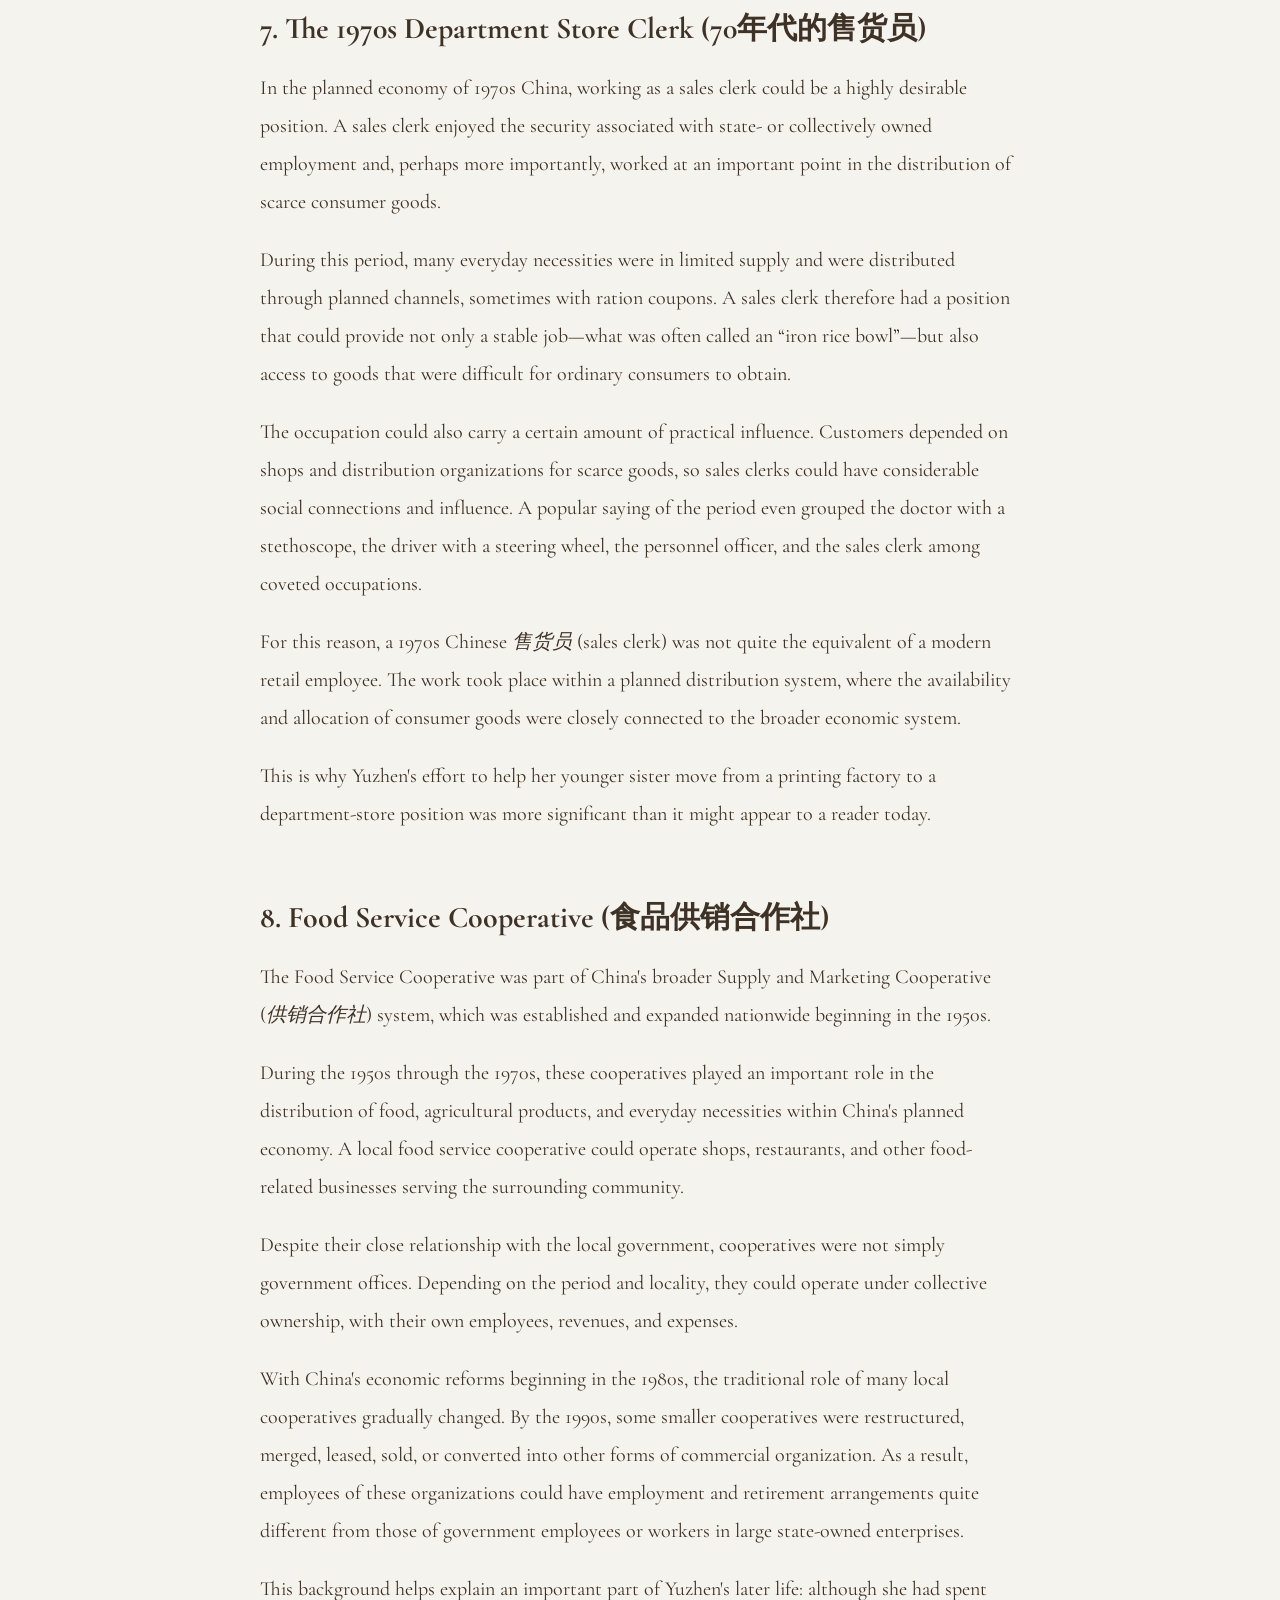
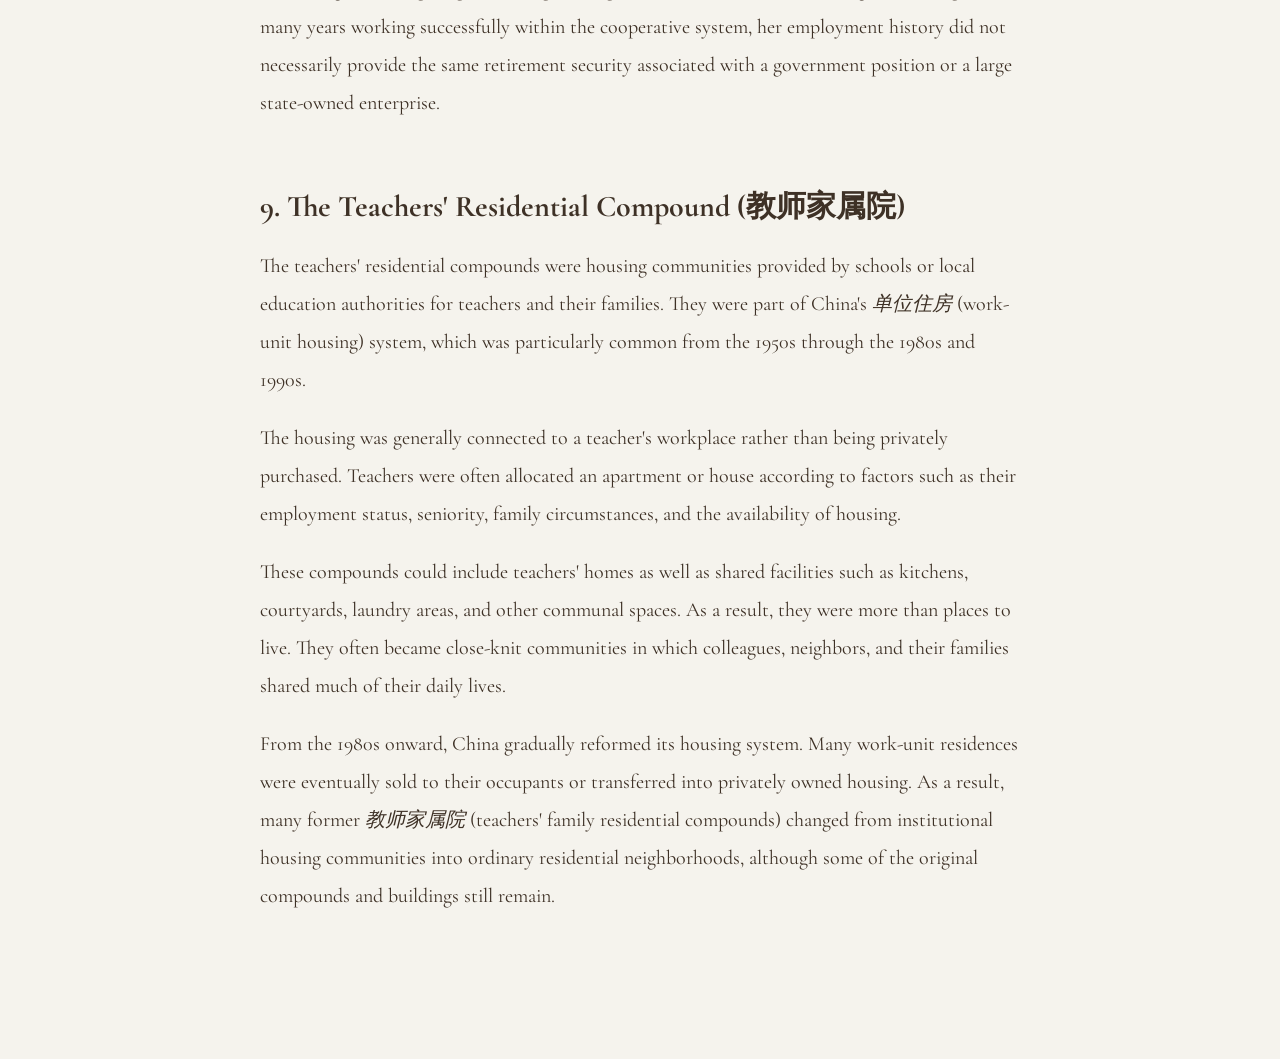
==== commit ac8fb844: "Update behind-the-story.html" ====
--- a/behind-the-story.html
+++ b/behind-the-story.html
@@ -536,6 +536,155 @@
     </p>
 
 </section>
+
+ <section class="behind-story-entry">
+
+    <h2>
+        7. The 1970s Department Store Clerk
+        (70年代的售货员)
+    </h2>
+
+    <p>
+        In the planned economy of 1970s China, working as a sales clerk
+        could be a highly desirable position. A sales clerk enjoyed the
+        security associated with state- or collectively owned employment
+        and, perhaps more importantly, worked at an important point in
+        the distribution of scarce consumer goods.
+    </p>
+
+    <p>
+        During this period, many everyday necessities were in limited
+        supply and were distributed through planned channels, sometimes
+        with ration coupons. A sales clerk therefore had a position that
+        could provide not only a stable job—what was often called an
+        “iron rice bowl”—but also access to goods that were difficult
+        for ordinary consumers to obtain.
+    </p>
+
+    <p>
+        The occupation could also carry a certain amount of practical
+        influence. Customers depended on shops and distribution
+        organizations for scarce goods, so sales clerks could have
+        considerable social connections and influence. A popular saying
+        of the period even grouped the doctor with a stethoscope, the
+        driver with a steering wheel, the personnel officer, and the
+        sales clerk among coveted occupations.
+    </p>
+
+    <p>
+        For this reason, a 1970s Chinese
+        <em>售货员</em> (sales clerk) was not quite the equivalent of a
+        modern retail employee. The work took place within a planned
+        distribution system, where the availability and allocation of
+        consumer goods were closely connected to the broader economic
+        system.
+    </p>
+
+    <p>
+        This is why Yuzhen's effort to help her younger sister move from
+        a printing factory to a department-store position was more
+        significant than it might appear to a reader today.
+    </p>
+
+</section>
+
+
+<section class="behind-story-entry">
+
+    <h2>
+        8. Food Service Cooperative
+        (食品供销合作社)
+    </h2>
+
+    <p>
+        The Food Service Cooperative was part of China's broader Supply
+        and Marketing Cooperative
+        (<em>供销合作社</em>) system, which was established and expanded
+        nationwide beginning in the 1950s.
+    </p>
+
+    <p>
+        During the 1950s through the 1970s, these cooperatives played an
+        important role in the distribution of food, agricultural products,
+        and everyday necessities within China's planned economy. A local
+        food service cooperative could operate shops, restaurants, and
+        other food-related businesses serving the surrounding community.
+    </p>
+
+    <p>
+        Despite their close relationship with the local government,
+        cooperatives were not simply government offices. Depending on
+        the period and locality, they could operate under collective
+        ownership, with their own employees, revenues, and expenses.
+    </p>
+
+    <p>
+        With China's economic reforms beginning in the 1980s, the
+        traditional role of many local cooperatives gradually changed.
+        By the 1990s, some smaller cooperatives were restructured,
+        merged, leased, sold, or converted into other forms of commercial
+        organization. As a result, employees of these organizations
+        could have employment and retirement arrangements quite different
+        from those of government employees or workers in large
+        state-owned enterprises.
+    </p>
+
+    <p>
+        This background helps explain an important part of Yuzhen's later
+        life: although she had spent many years working successfully
+        within the cooperative system, her employment history did not
+        necessarily provide the same retirement security associated with
+        a government position or a large state-owned enterprise.
+    </p>
+
+</section>
+
+
+<section class="behind-story-entry">
+
+    <h2>
+        9. The Teachers' Residential Compound
+        (教师家属院)
+    </h2>
+
+    <p>
+        The teachers' residential compounds were housing communities
+        provided by schools or local education authorities for teachers
+        and their families. They were part of China's
+        <em>单位住房</em> (work-unit housing) system, which was particularly
+        common from the 1950s through the 1980s and 1990s.
+    </p>
+
+    <p>
+        The housing was generally connected to a teacher's workplace
+        rather than being privately purchased. Teachers were often
+        allocated an apartment or house according to factors such as
+        their employment status, seniority, family circumstances, and
+        the availability of housing.
+    </p>
+
+    <p>
+        These compounds could include teachers' homes as well as shared
+        facilities such as kitchens, courtyards, laundry areas, and
+        other communal spaces. As a result, they were more than places
+        to live. They often became close-knit communities in which
+        colleagues, neighbors, and their families shared much of their
+        daily lives.
+    </p>
+
+    <p>
+        From the 1980s onward, China gradually reformed its housing
+        system. Many work-unit residences were eventually sold to their
+        occupants or transferred into privately owned housing. As a
+        result, many former
+        <em>教师家属院</em> (teachers' family residential compounds)
+        changed from institutional housing communities into ordinary
+        residential neighborhoods, although some of the original
+        compounds and buildings still remain.
+    </p>
+
+</section>   
+
 </div>
 
     </main>
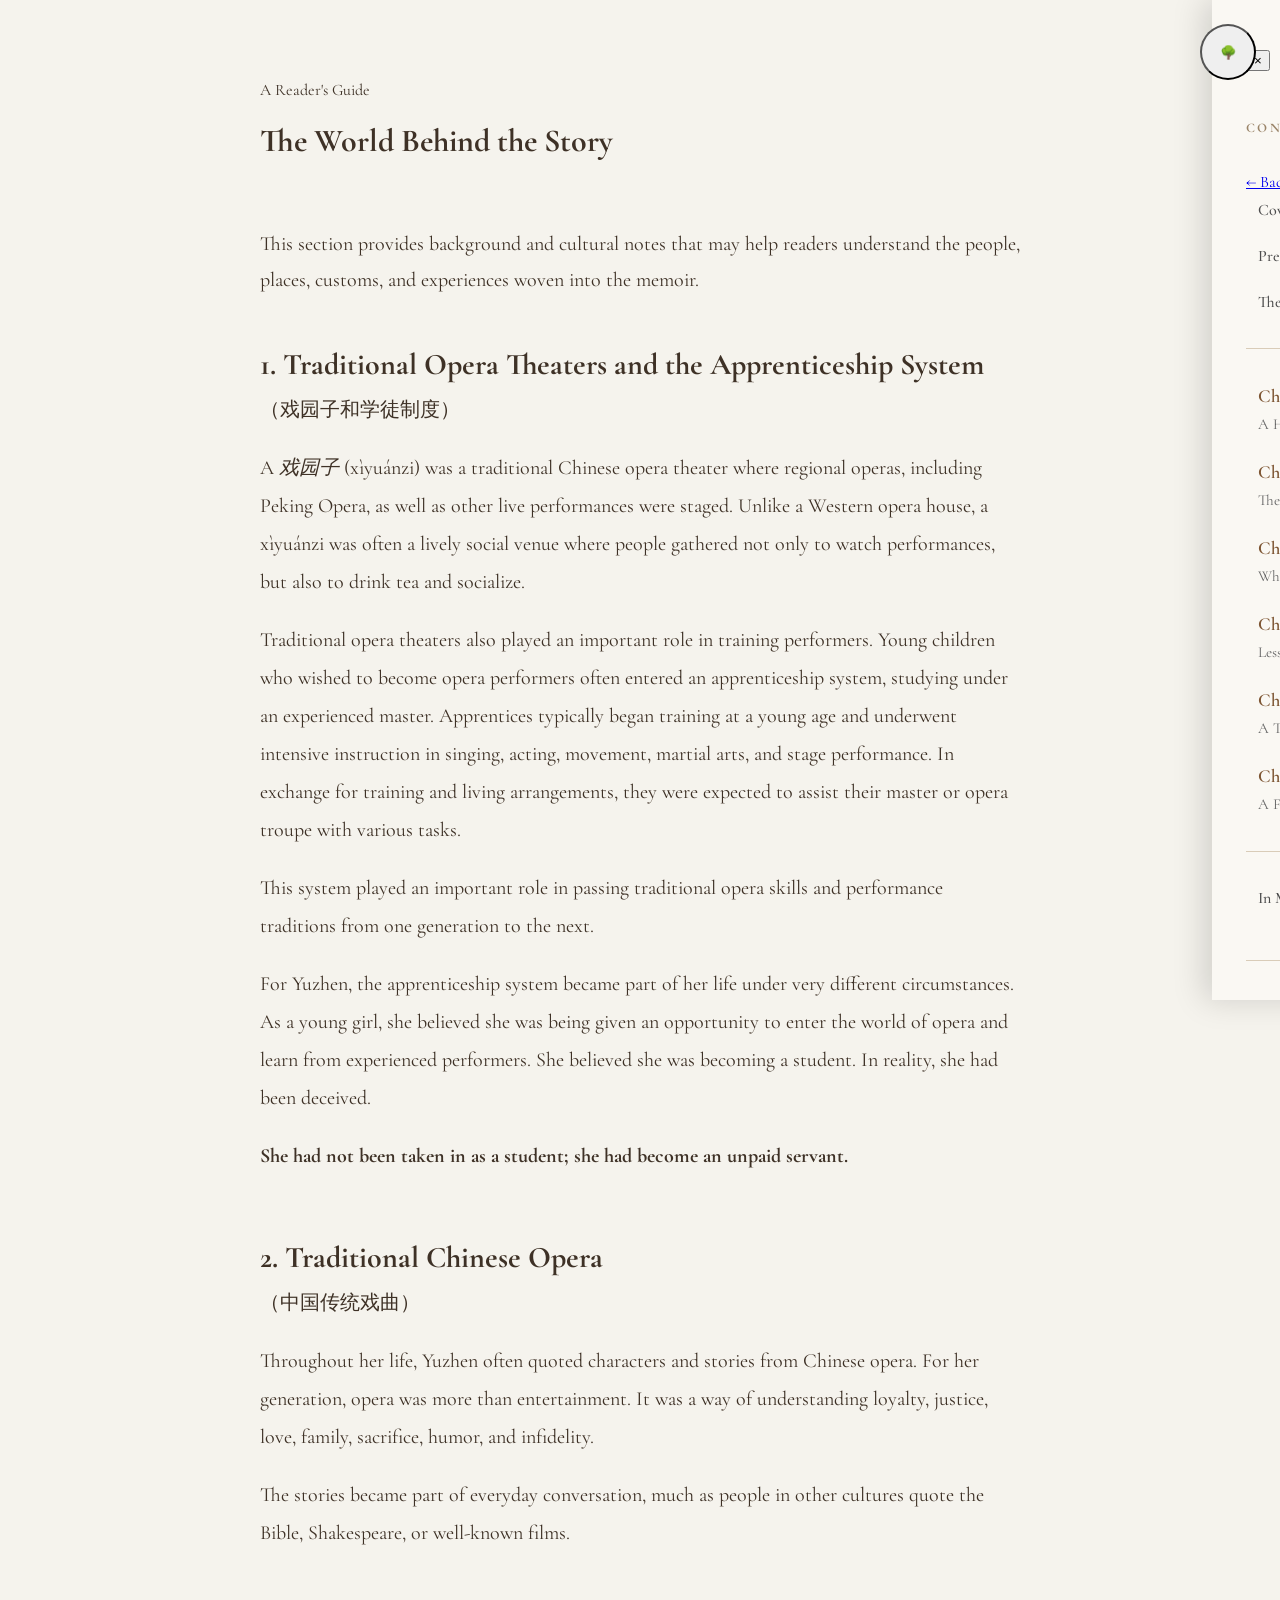
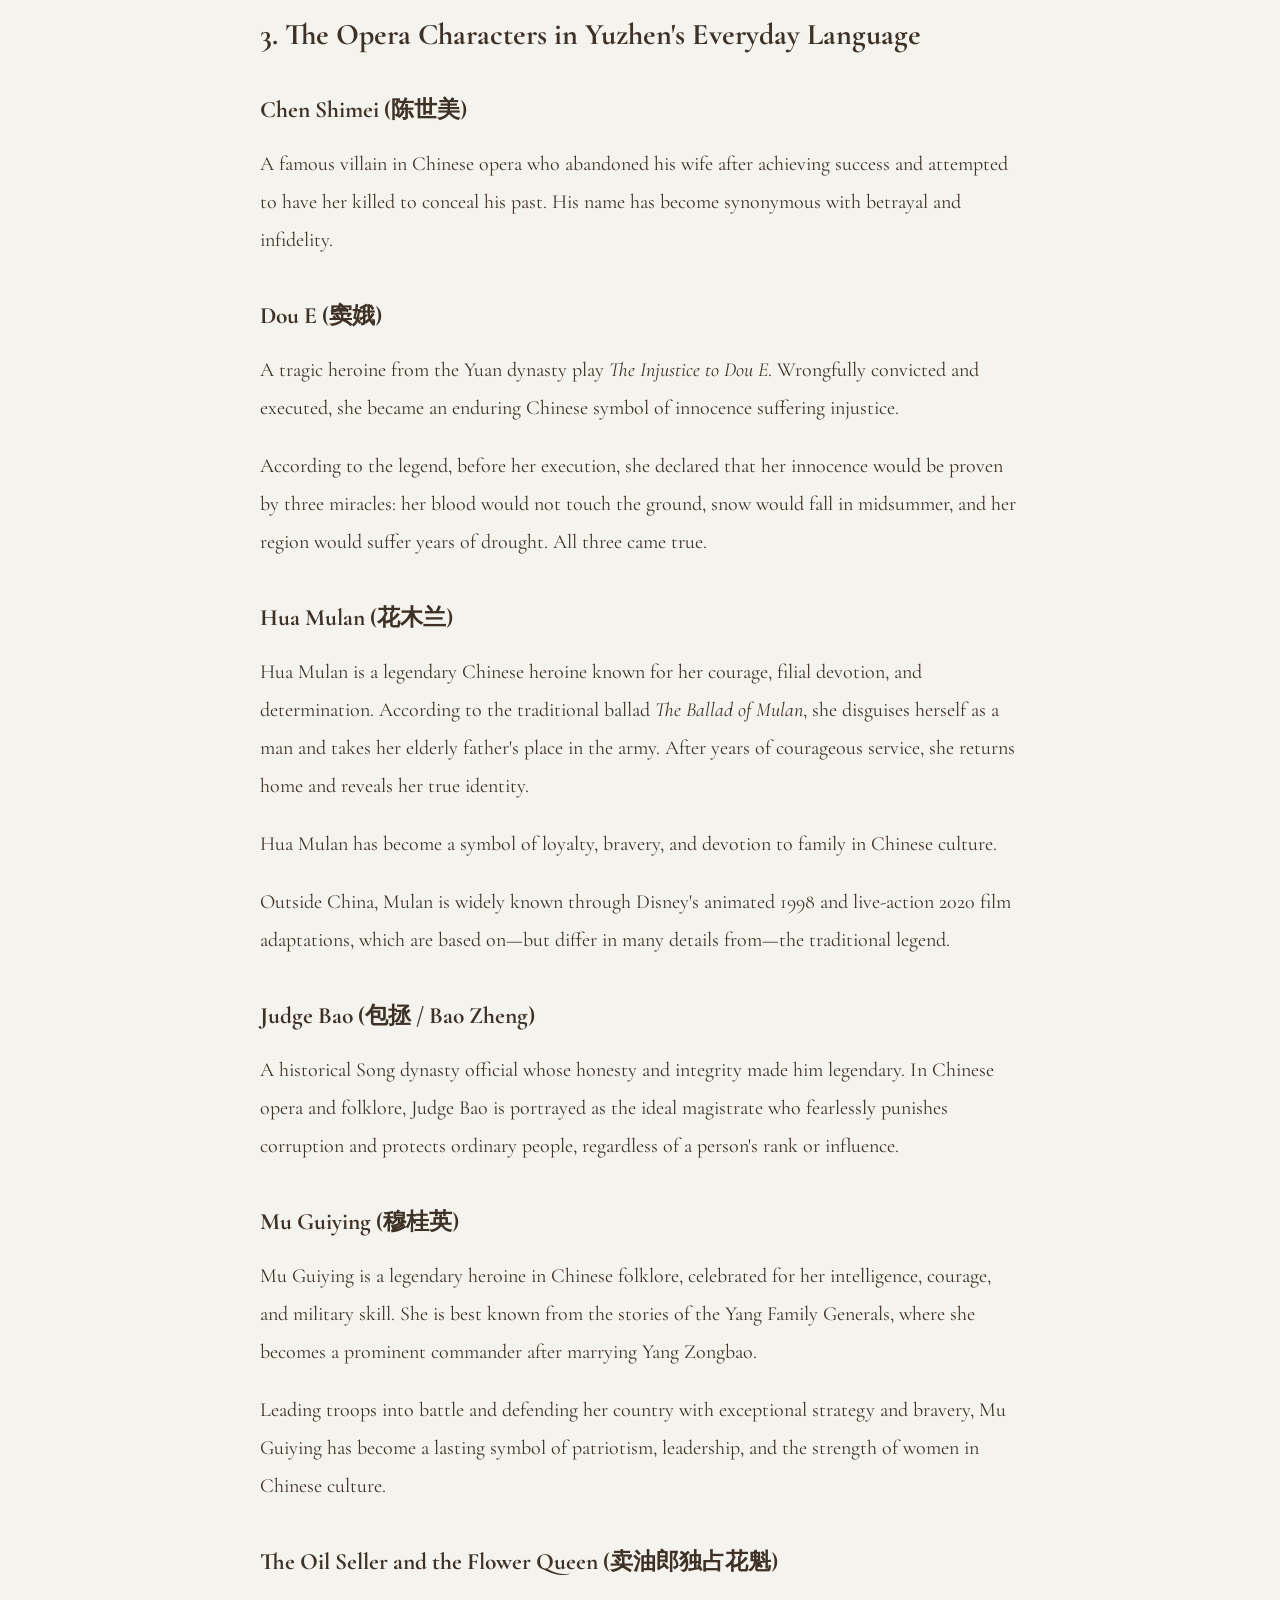
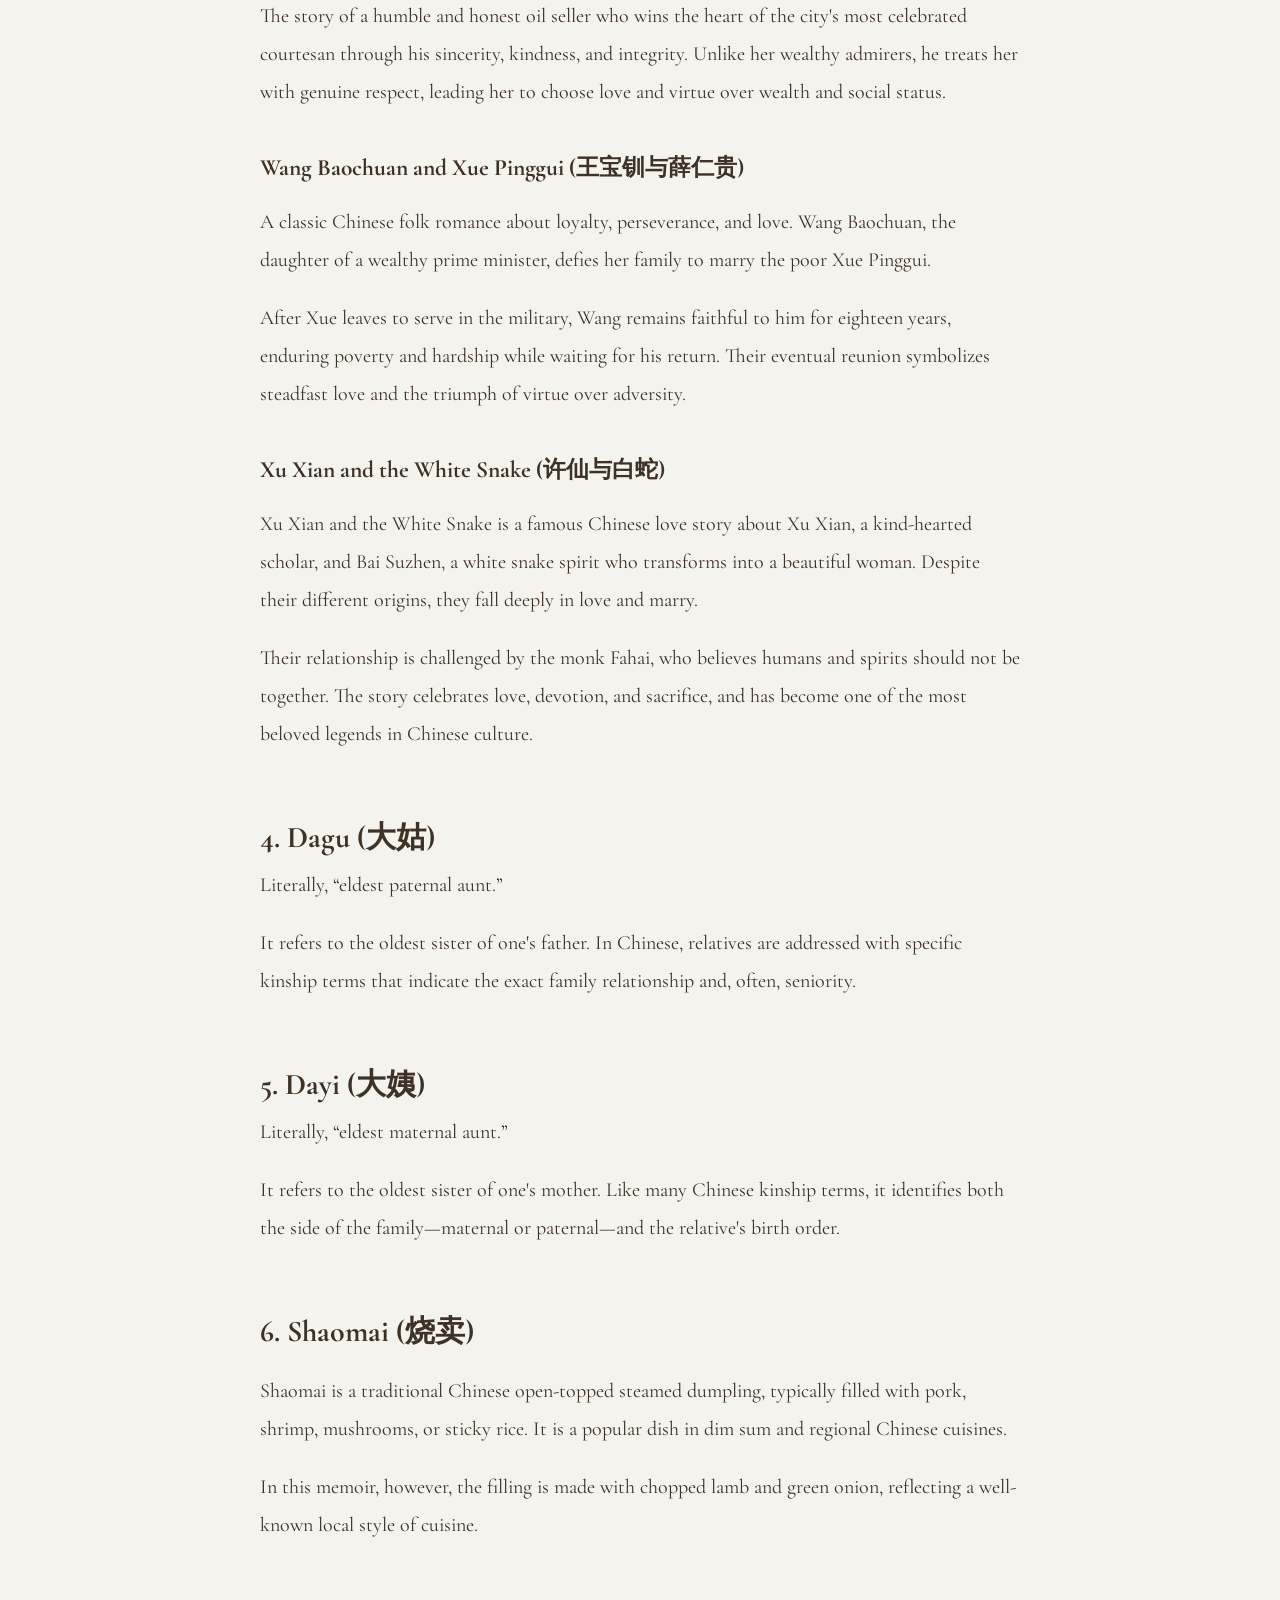
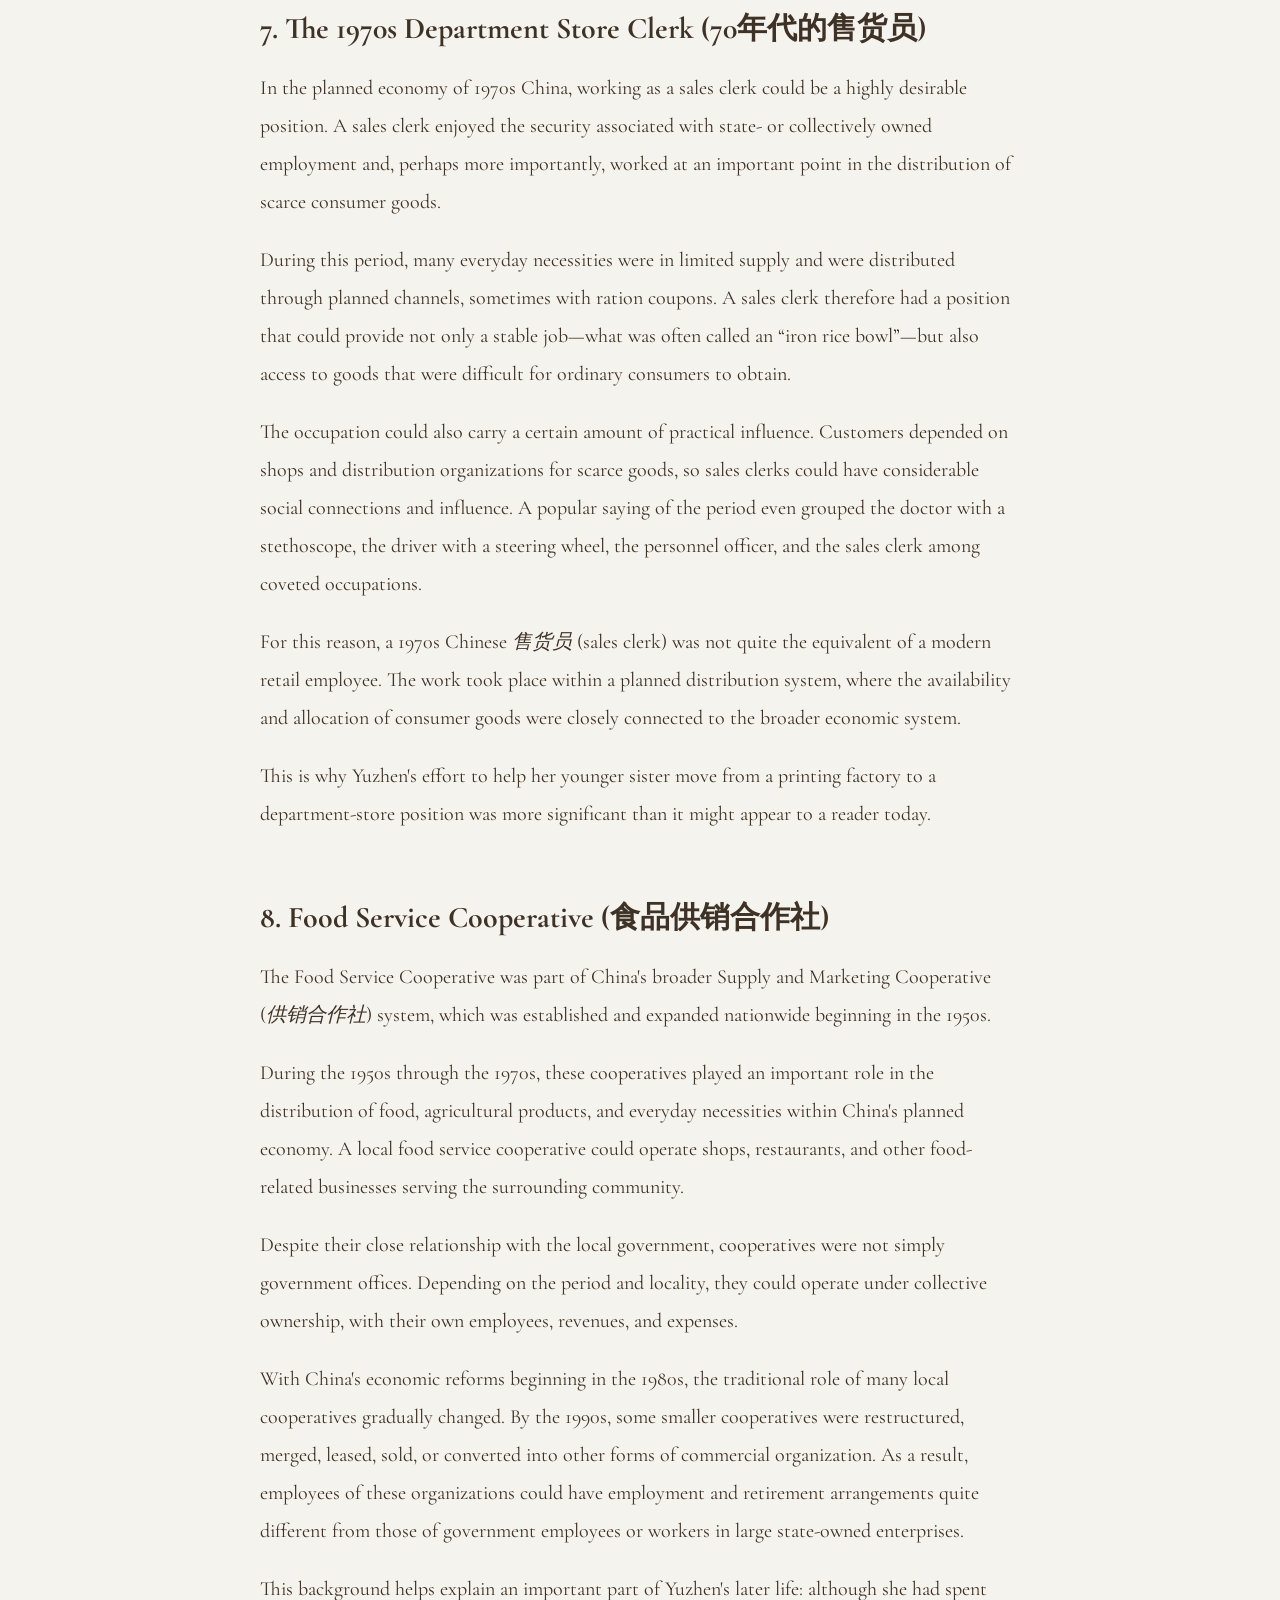
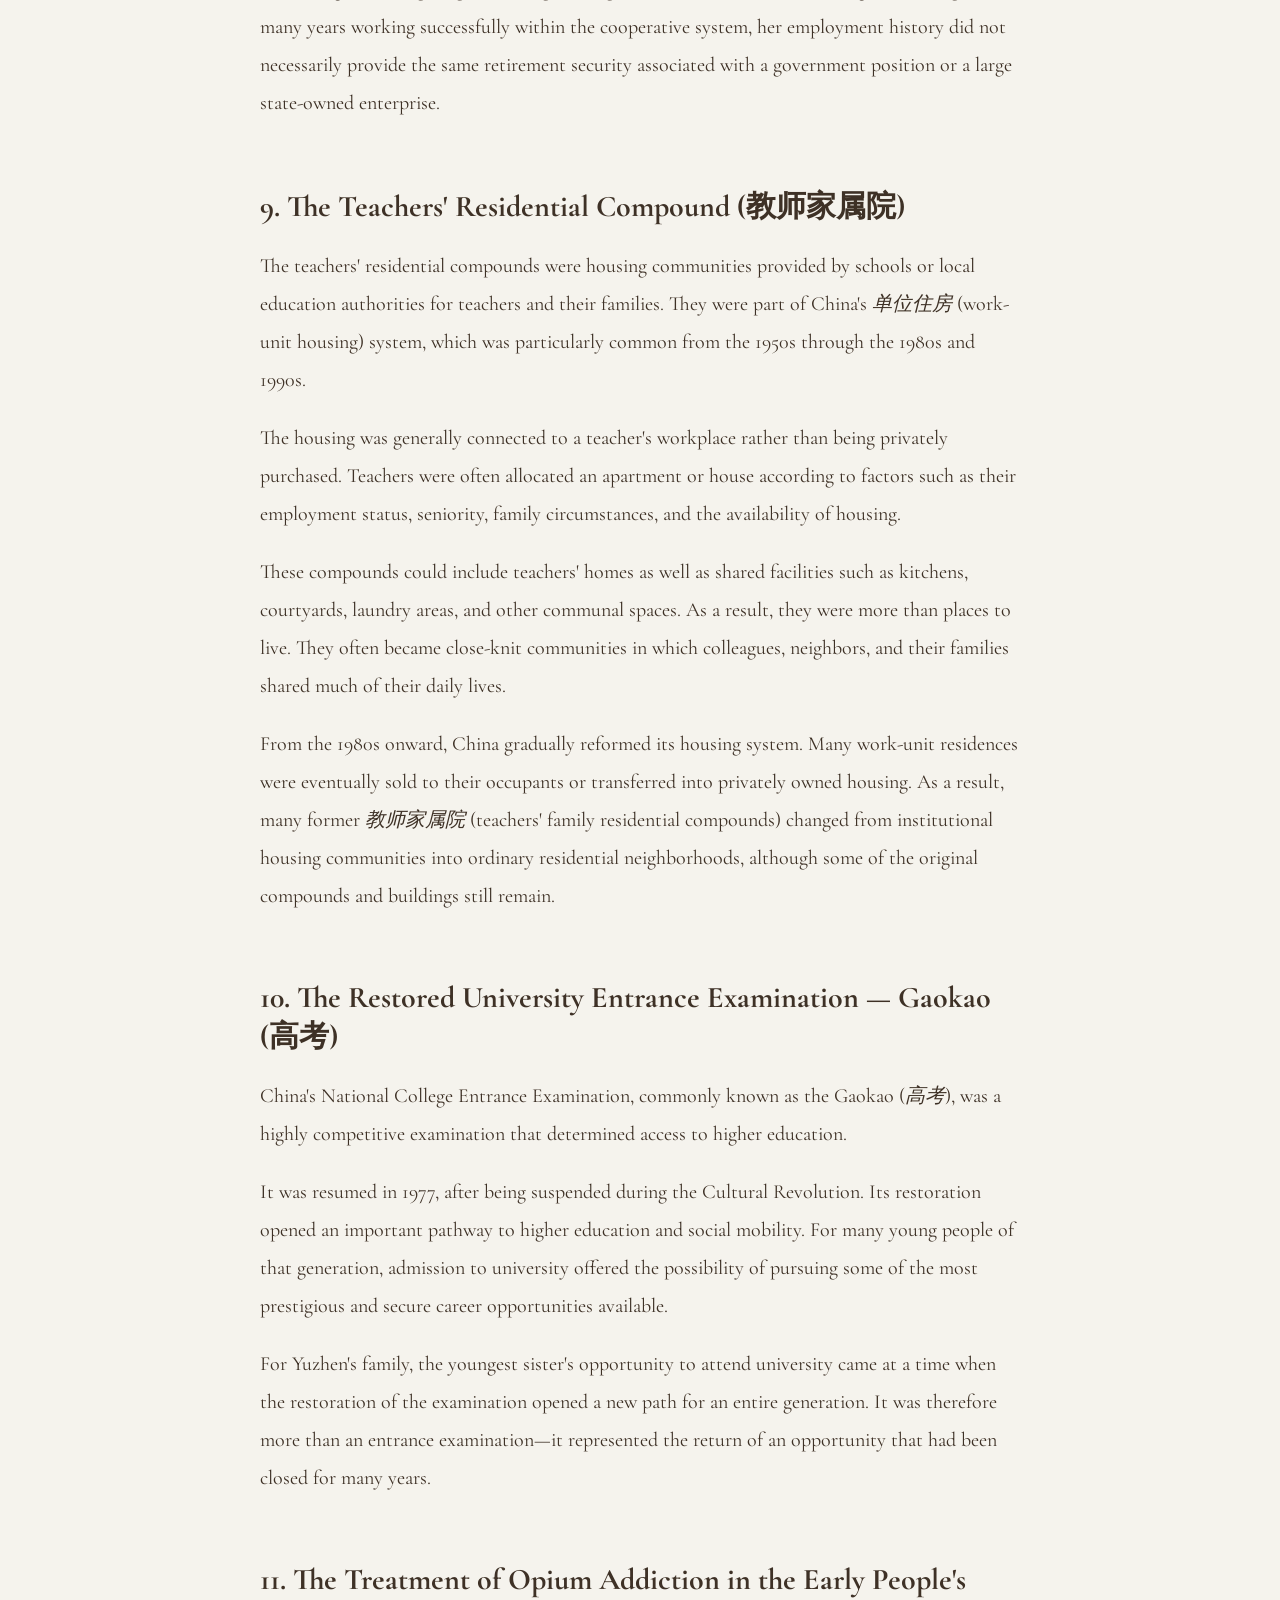
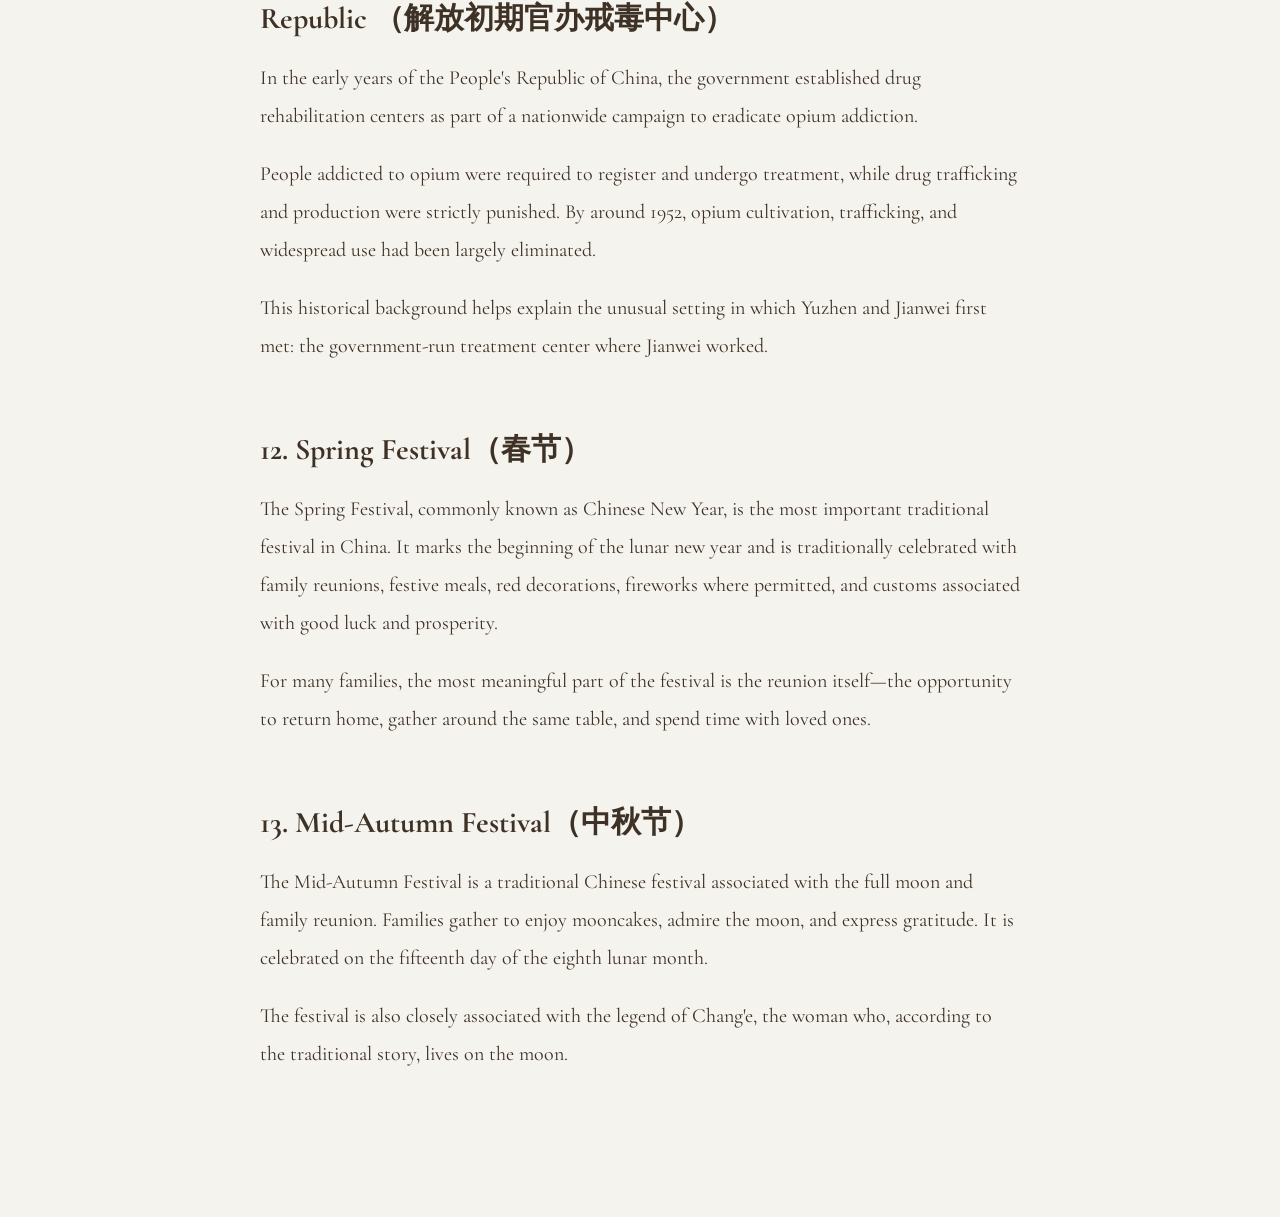
==== commit 66a58e20: "Update behind-the-story.html" ====
--- a/behind-the-story.html
+++ b/behind-the-story.html
@@ -684,7 +684,113 @@
     </p>
 
 </section>   
-
+<section class="behind-story-entry">
+
+    <h2>
+        10. The Restored University Entrance Examination — Gaokao
+        (高考)
+    </h2>
+
+    <p>
+        China's National College Entrance Examination, commonly known
+        as the Gaokao (<em>高考</em>), was a highly competitive examination
+        that determined access to higher education.
+    </p>
+
+    <p>
+        It was resumed in 1977, after being suspended during the
+        Cultural Revolution. Its restoration opened an important
+        pathway to higher education and social mobility. For many young
+        people of that generation, admission to university offered the
+        possibility of pursuing some of the most prestigious and secure
+        career opportunities available.
+    </p>
+
+    <p>
+        For Yuzhen's family, the youngest sister's opportunity to attend
+        university came at a time when the restoration of the examination
+        opened a new path for an entire generation. It was therefore
+        more than an entrance examination—it represented the return of
+        an opportunity that had been closed for many years.
+    </p>
+
+</section>
+
+
+<section class="behind-story-entry">
+
+    <h2>
+        11. The Treatment of Opium Addiction in the Early People's Republic
+        （解放初期官办戒毒中心）
+    </h2>
+
+    <p>
+        In the early years of the People's Republic of China, the
+        government established drug rehabilitation centers as part of
+        a nationwide campaign to eradicate opium addiction.
+    </p>
+
+    <p>
+        People addicted to opium were required to register and undergo
+        treatment, while drug trafficking and production were strictly
+        punished. By around 1952, opium cultivation, trafficking, and
+        widespread use had been largely eliminated.
+    </p>
+
+    <p>
+        This historical background helps explain the unusual setting
+        in which Yuzhen and Jianwei first met: the government-run
+        treatment center where Jianwei worked.
+    </p>
+
+</section>
+
+
+<section class="behind-story-entry">
+
+    <h2>
+        12. Spring Festival（春节）
+    </h2>
+
+    <p>
+        The Spring Festival, commonly known as Chinese New Year, is the
+        most important traditional festival in China. It marks the
+        beginning of the lunar new year and is traditionally celebrated
+        with family reunions, festive meals, red decorations, fireworks
+        where permitted, and customs associated with good luck and
+        prosperity.
+    </p>
+
+    <p>
+        For many families, the most meaningful part of the festival is
+        the reunion itself—the opportunity to return home, gather around
+        the same table, and spend time with loved ones.
+    </p>
+
+</section>
+
+
+<section class="behind-story-entry">
+
+    <h2>
+        13. Mid-Autumn Festival（中秋节）
+    </h2>
+
+    <p>
+        The Mid-Autumn Festival is a traditional Chinese festival
+        associated with the full moon and family reunion. Families
+        gather to enjoy mooncakes, admire the moon, and express
+        gratitude. It is celebrated on the fifteenth day of the
+        eighth lunar month.
+    </p>
+
+    <p>
+        The festival is also closely associated with the legend of
+        Chang'e, the woman who, according to the traditional story,
+        lives on the moon.
+    </p>
+
+</section>
 </div>
 
     </main>
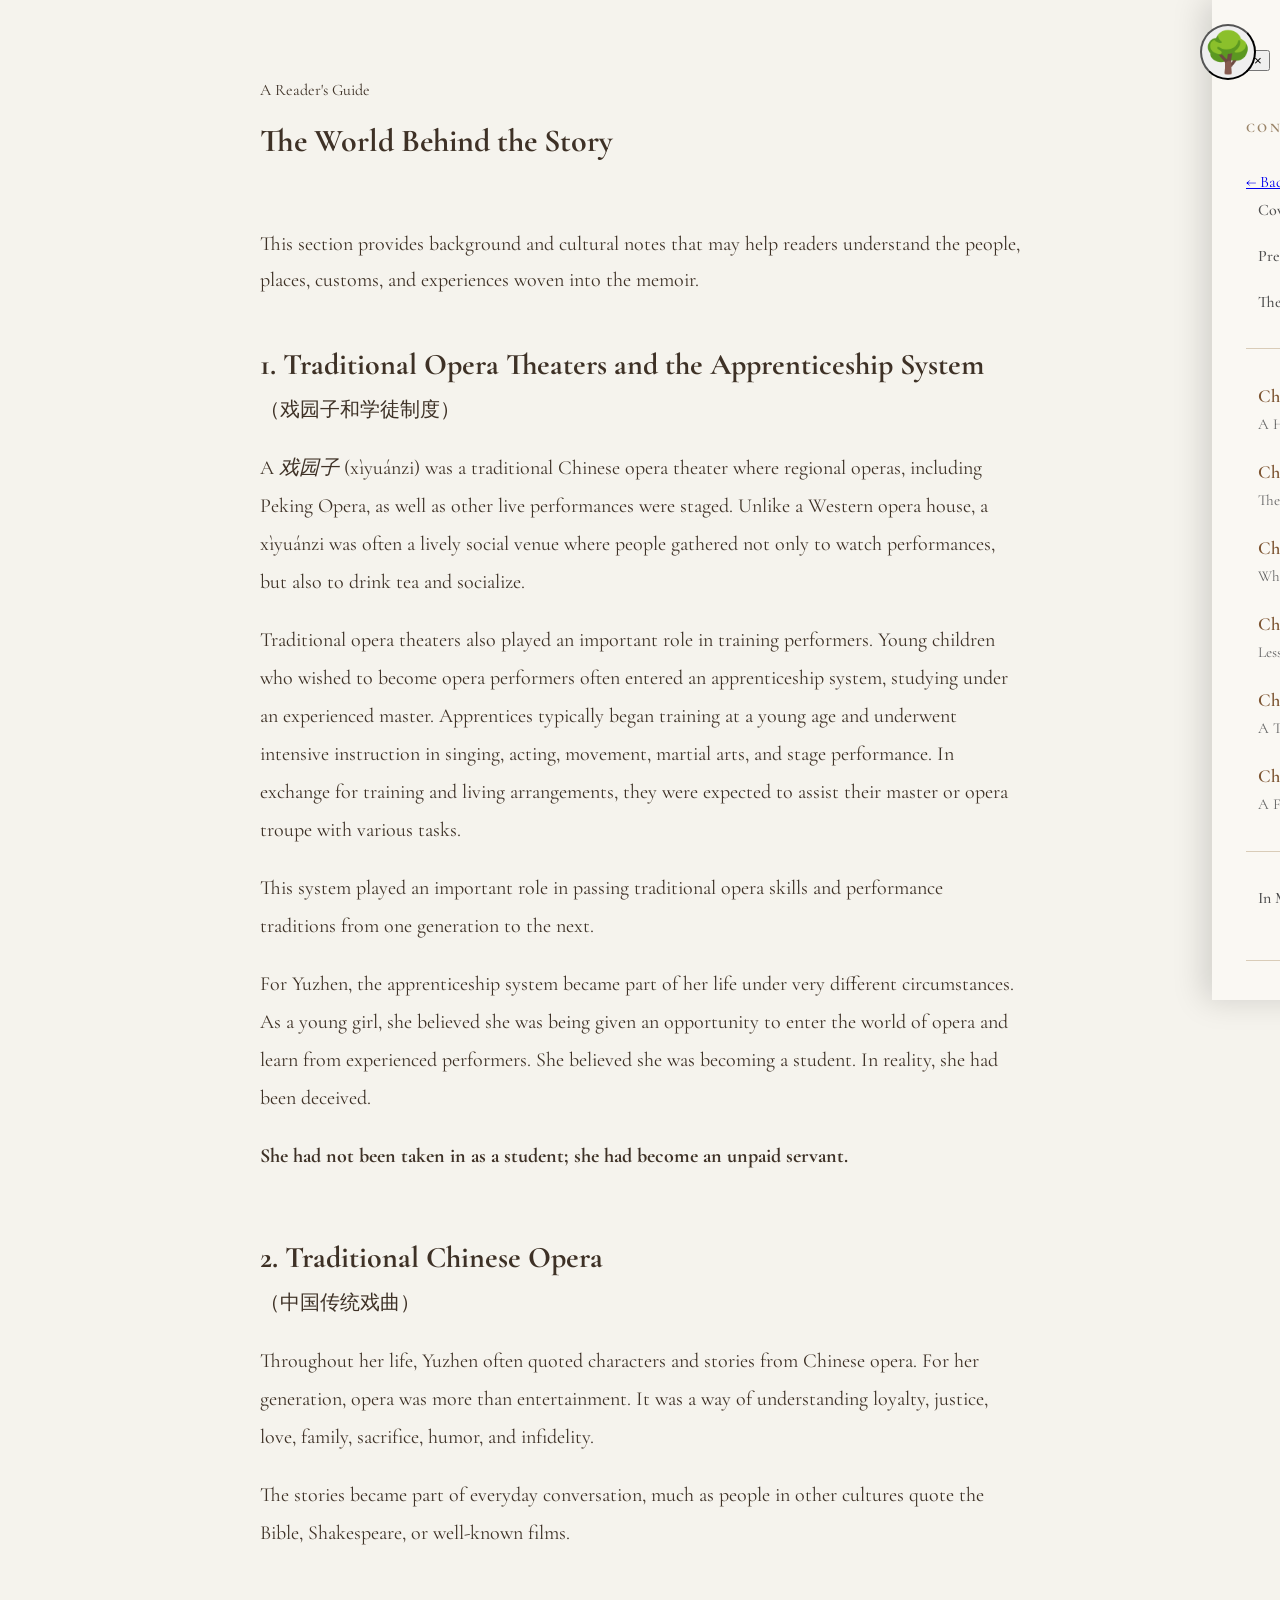
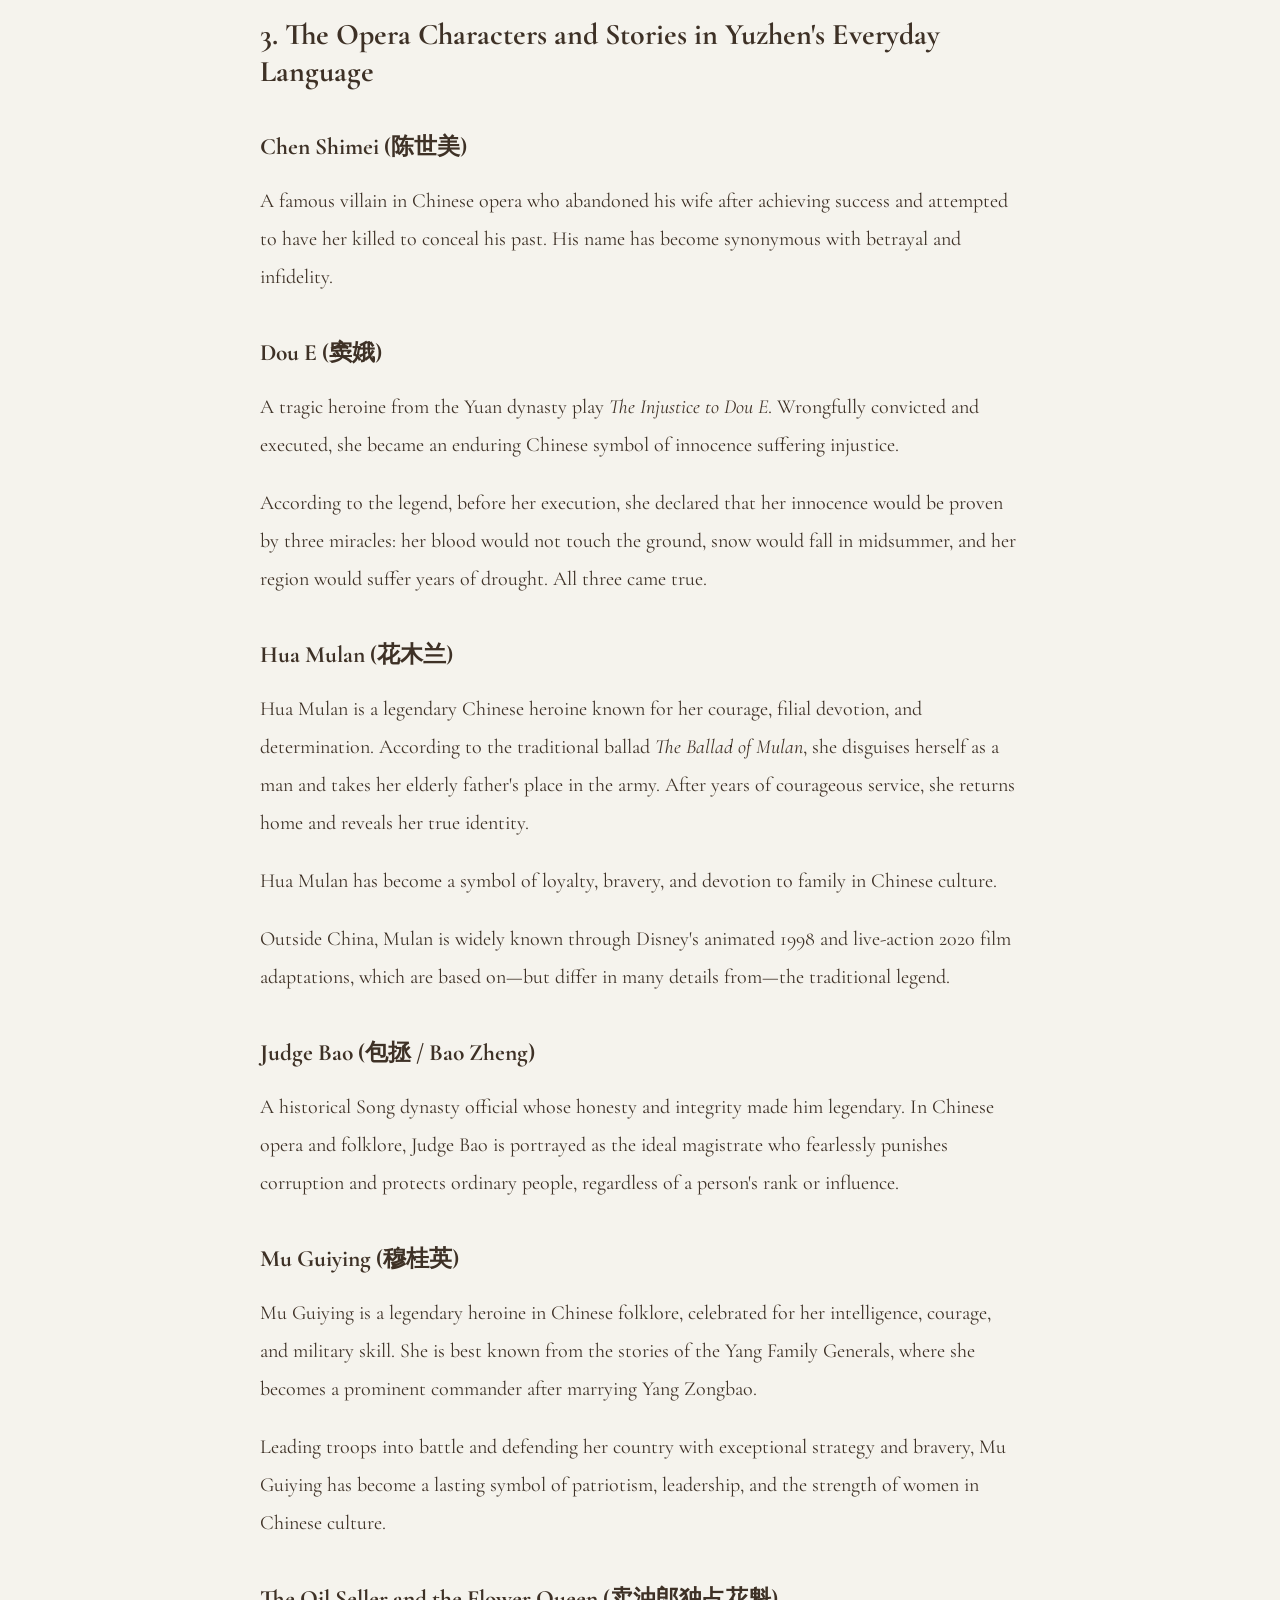
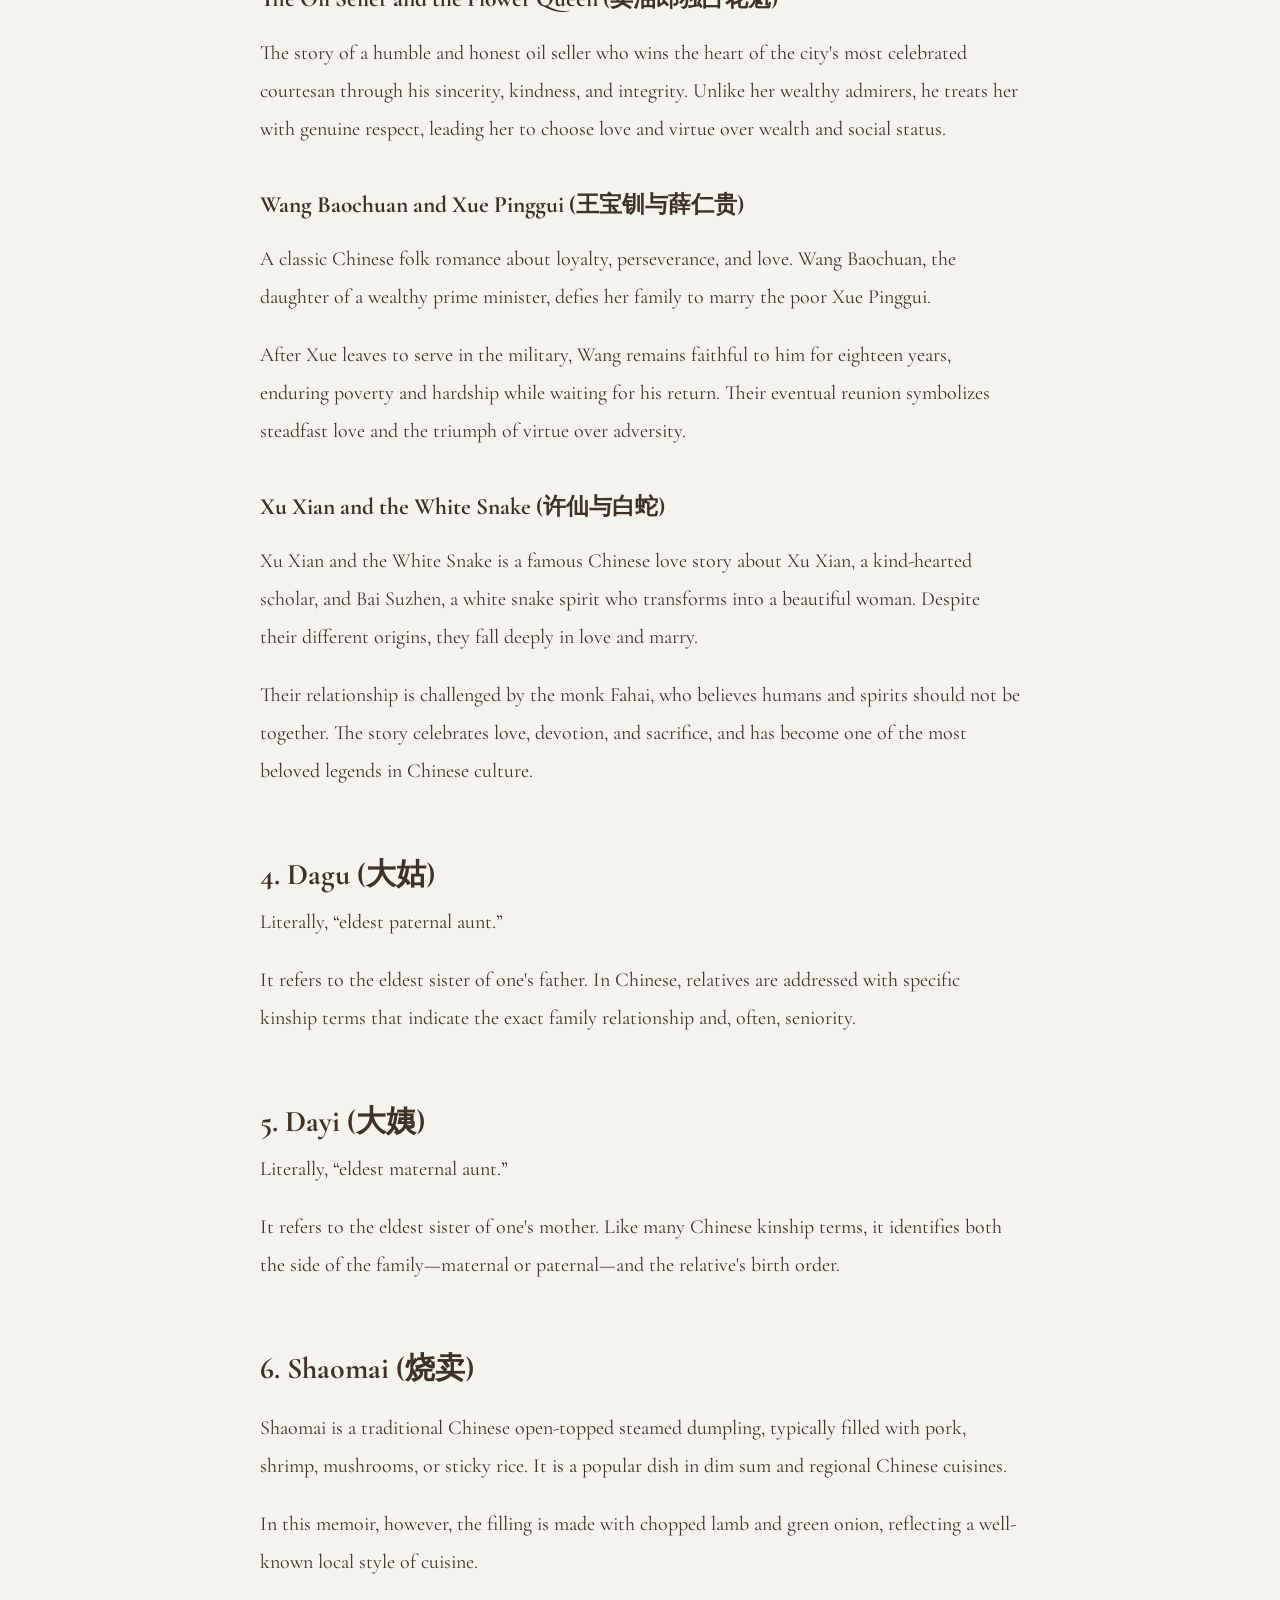
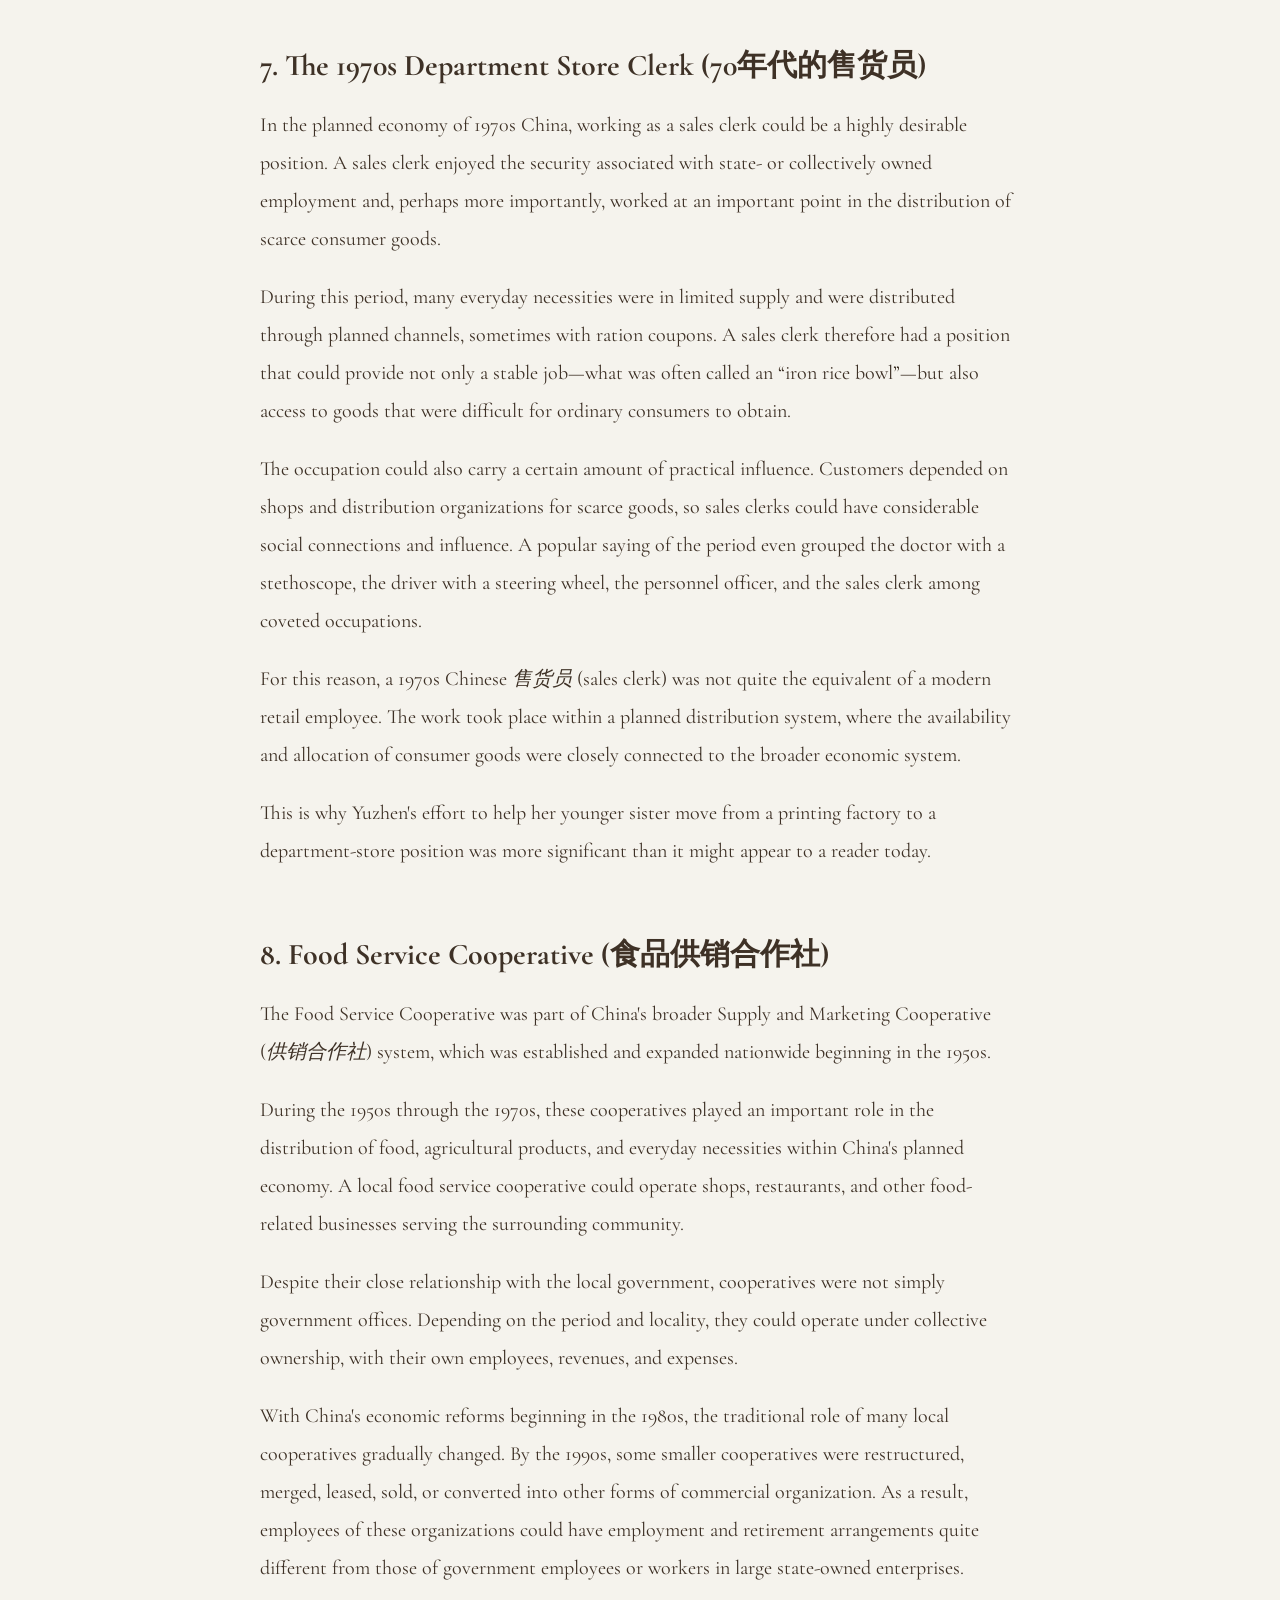
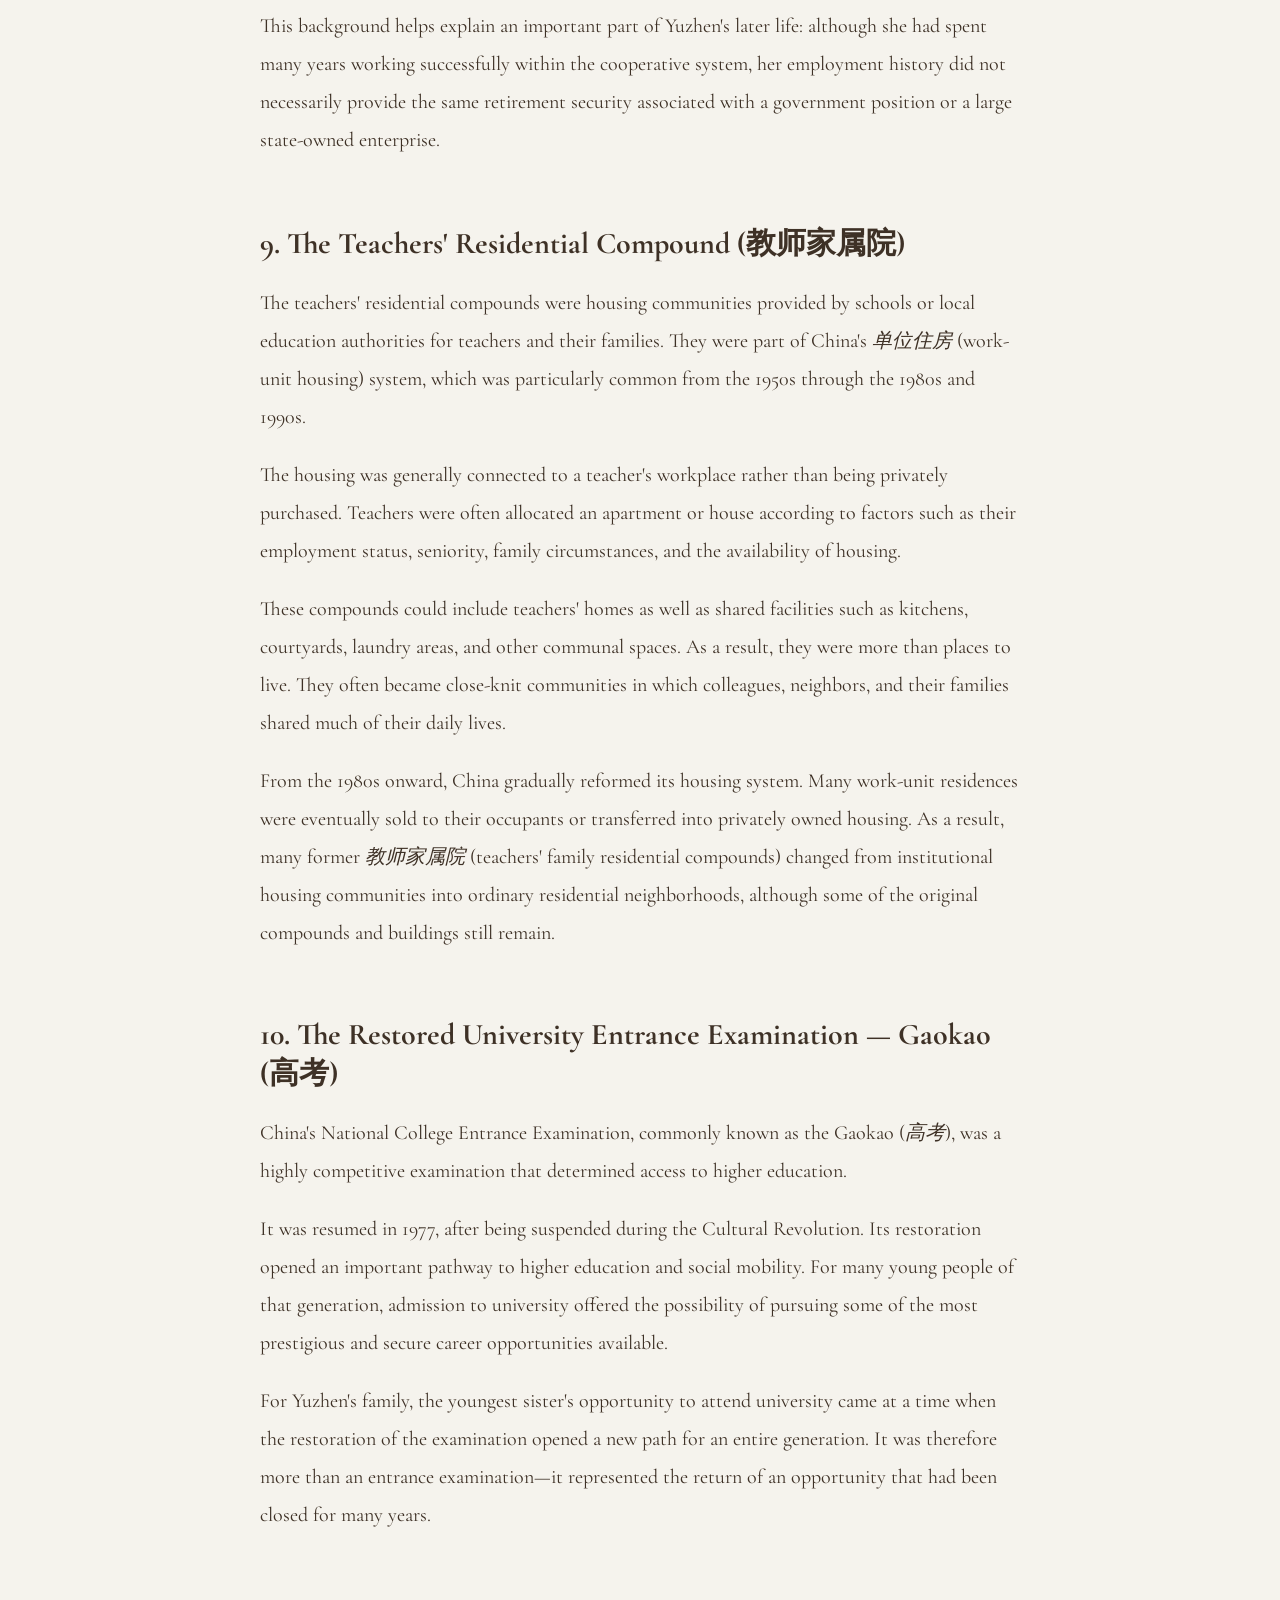
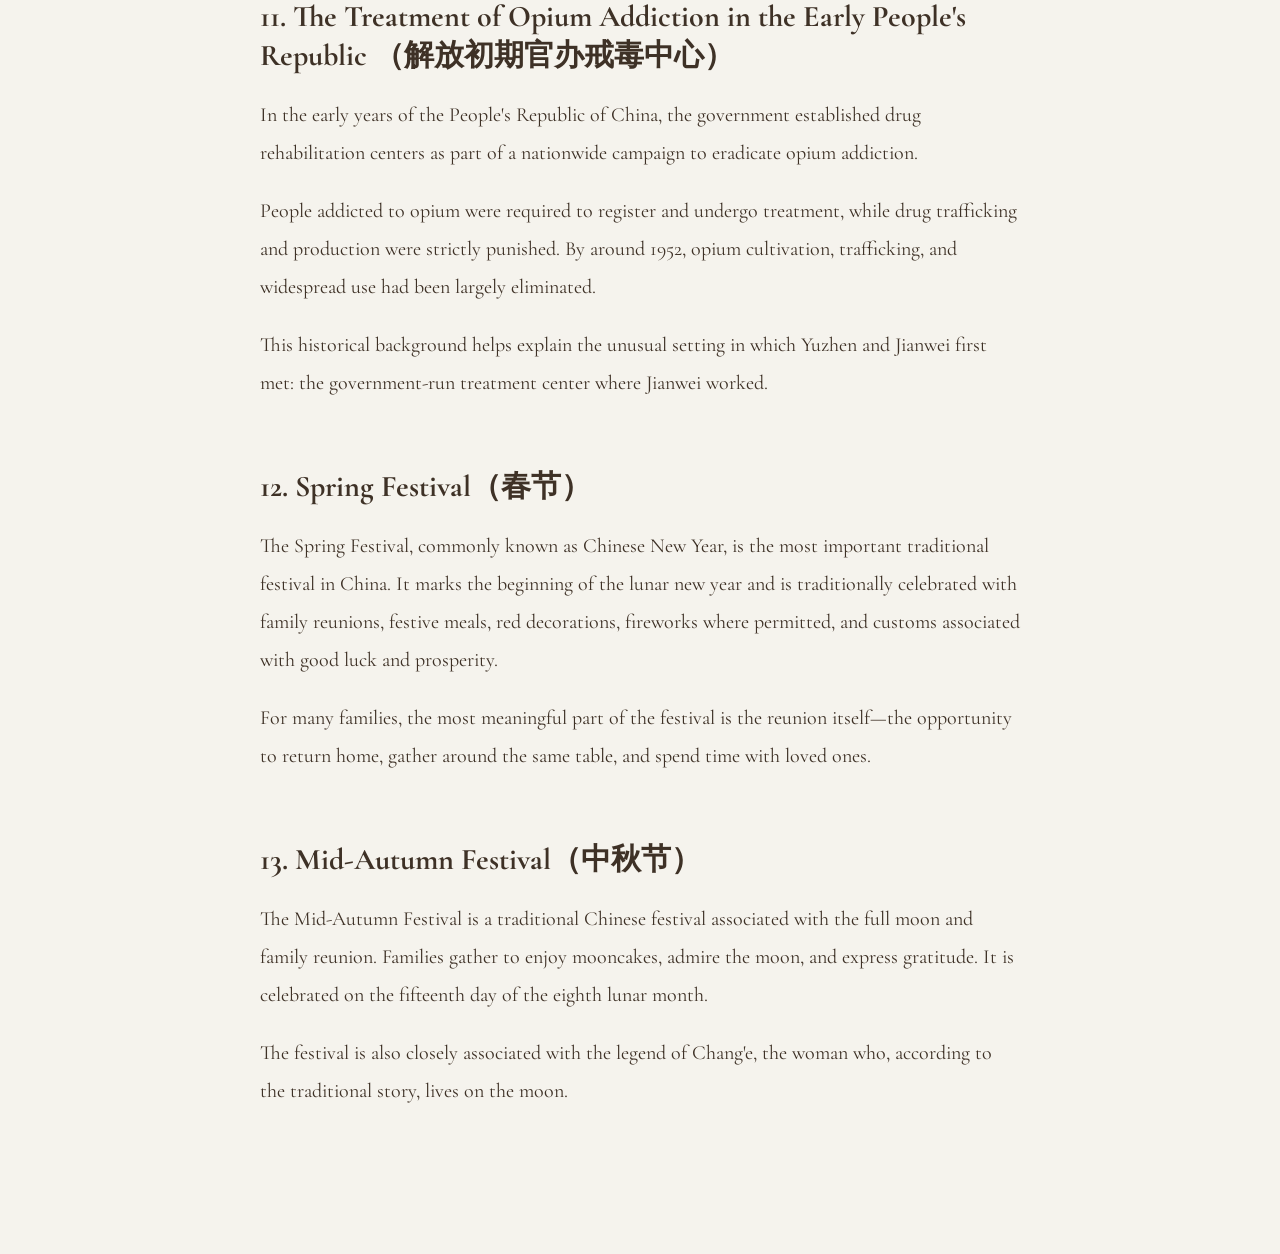
==== commit 6609c0bb: "Update behind-the-story.html" ====
--- a/behind-the-story.html
+++ b/behind-the-story.html
@@ -192,7 +192,7 @@
 </aside>
 
 
-    <main>
+    <main class="supplementary-page">
 
         <header class="supplementary-header">
 
@@ -301,7 +301,7 @@
     <section class="behind-story-entry">
 
         <h2>
-            3. The Opera Characters in Yuzhen's Everyday Language
+            3. The Opera Characters and Stories in Yuzhen's Everyday Language
         </h2>
 
 
@@ -491,7 +491,7 @@
     </p>
 
     <p>
-        It refers to the oldest sister of one's father. In Chinese,
+        It refers to the eldest sister of one's father. In Chinese,
         relatives are addressed with specific kinship terms that
         indicate the exact family relationship and, often, seniority.
     </p>
@@ -510,7 +510,7 @@
     </p>
 
     <p>
-        It refers to the oldest sister of one's mother. Like many
+        It refers to the eldest sister of one's mother. Like many
         Chinese kinship terms, it identifies both the side of the
         family—maternal or paternal—and the relative's birth order.
     </p>
--- a/css/chapter.css
+++ b/css/chapter.css
@@ -77,11 +77,7 @@
 
 }
 
-    <section class="chapter-content">
-
-    </section>
-
-</main>
+   
 /* ==========================================
    CHAPTER READING
 ========================================== */
@@ -338,3 +334,25 @@
 .opera-character p {
     margin-bottom: 1.25rem;
 }
+
+/* --------------------------------
+   The World Behind the Story
+   Single reading column
+   -------------------------------- */
+
+.supplementary-page {
+    column-count: 1;
+    column-width: auto;
+    columns: auto;
+}
+
+.supplementary-page .supplementary-content {
+    column-count: 1;
+    column-width: auto;
+    columns: auto;
+}
+
+.supplementary-page .behind-story-entry {
+    break-inside: avoid;
+    page-break-inside: avoid;
+}
--- a/css/navigation.css
+++ b/css/navigation.css
@@ -1,78 +1,3 @@
-<!-- =========================================
-     TABLE OF CONTENTS
-========================================= -->
-
-<button id="tocButton" class="toc-button" aria-label="Table of Contents">
-
-    🌳
-
-</button>
-
-<div id="tocOverlay" class="toc-overlay"></div>
-
-<nav id="tocPanel" class="toc-panel">
-
-    <button id="tocClose" class="toc-close">
-
-        ×
-
-    </button>
-
-    <h1 class="toc-book-title">
-
-        Leaving Shade for Everyone
-
-    </h1>
-
-    <h2 class="toc-heading">
-
-        Contents
-
-    </h2>
-
-    <div class="toc-list">
-
-        <a href="cover.html">Cover</a>
-
-        <a href="preface.html">Preface</a>
-
-        <hr>
-
-        <a href="chapter.html#chapter1">
-            Chapter One
-        </a>
-
-        <a href="chapter.html#chapter2">
-            Chapter Two
-        </a>
-
-        <a href="chapter.html#chapter3">
-            Chapter Three
-        </a>
-
-        <a href="chapter.html#chapter4">
-            Chapter Four
-        </a>
-
-        <a href="chapter.html#chapter5">
-            Chapter Five
-        </a>
-
-        <a href="chapter.html#chapter6">
-            Chapter Six
-        </a>
-
-        <hr>
-
-        <a href="chapter.html#memorial">
-
-            In Memory
-
-        </a>
-
-    </div>
-
-</nav>
 
 /* ==========================================
    Dark Overlay
@@ -292,6 +217,14 @@
 
     border-radius:50% !important;
 
+    font-size: 40px !important; 
+    display: flex !important;
+    align-items: center !important;
+    justify-content: center !important;
+
+    padding: 0 !important;
+    line-height: 1 !important;
+ 
     z-index:99999 !important;
 
 }
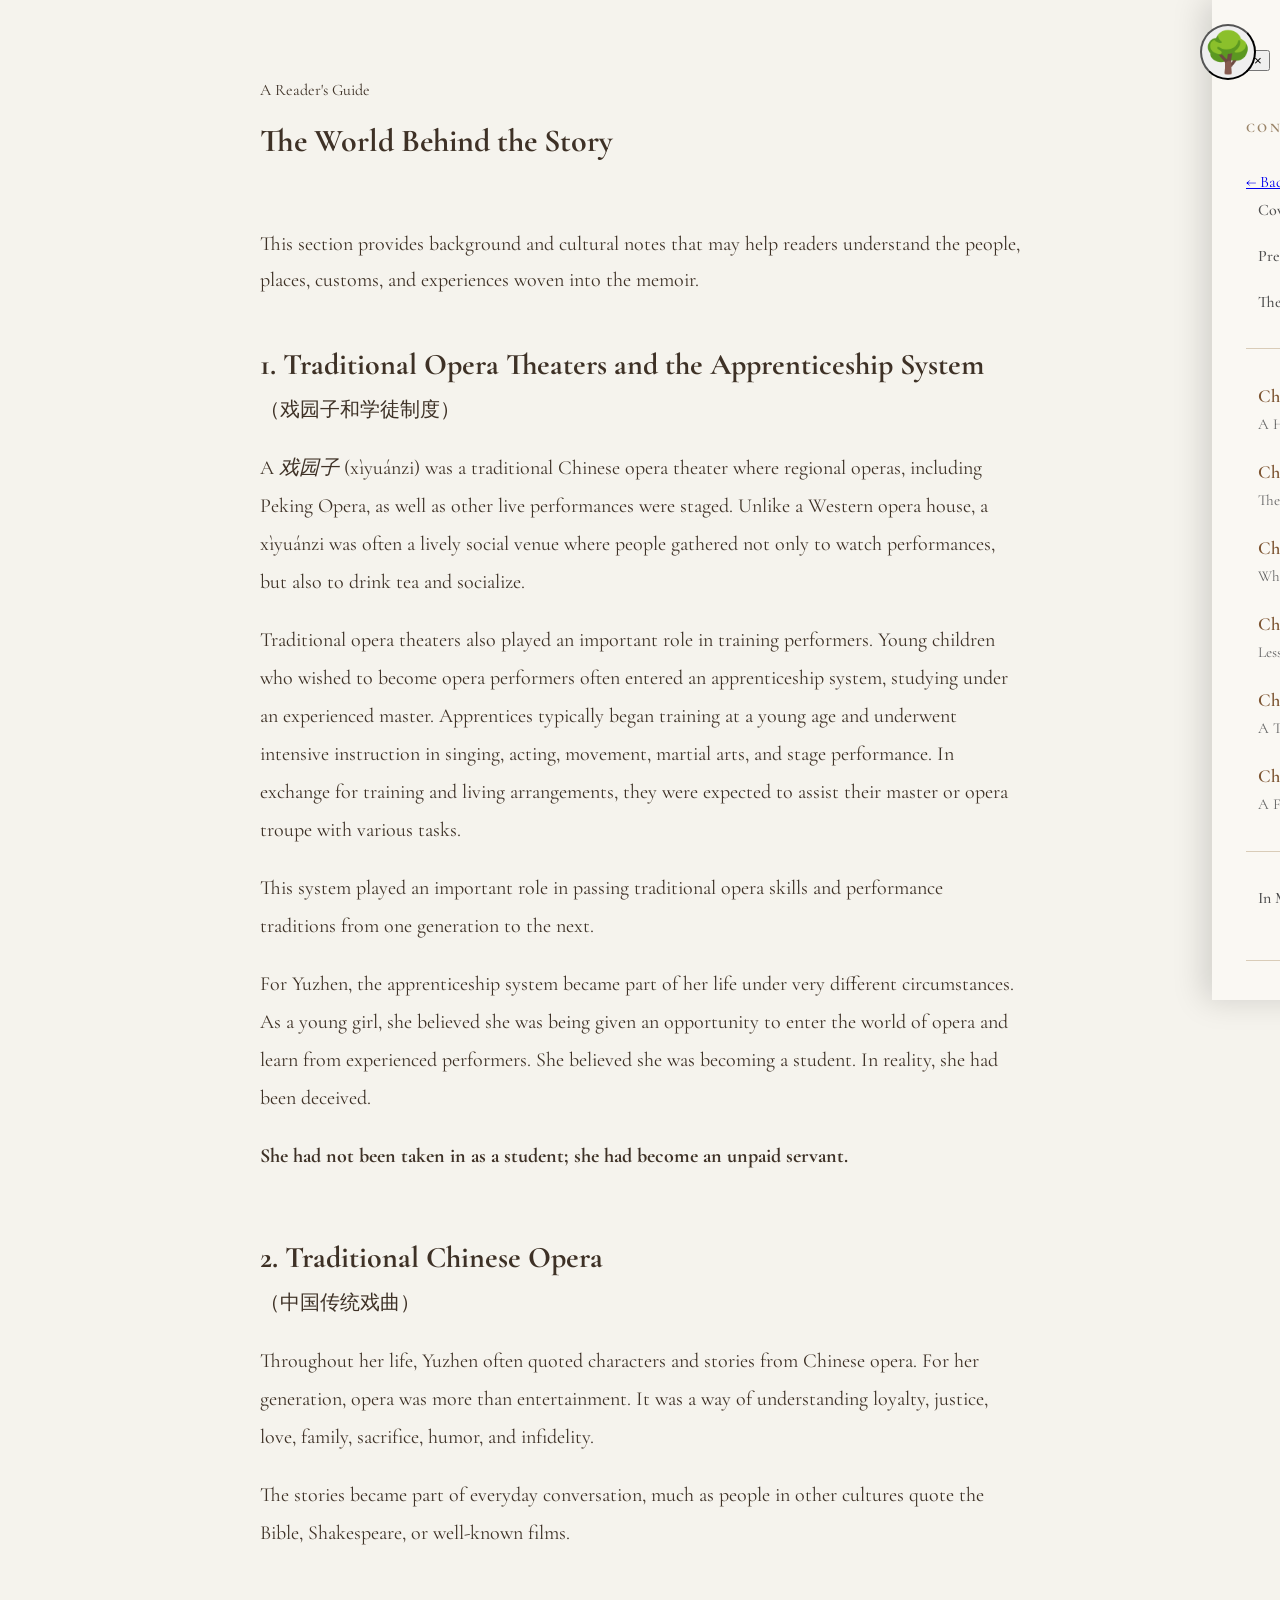
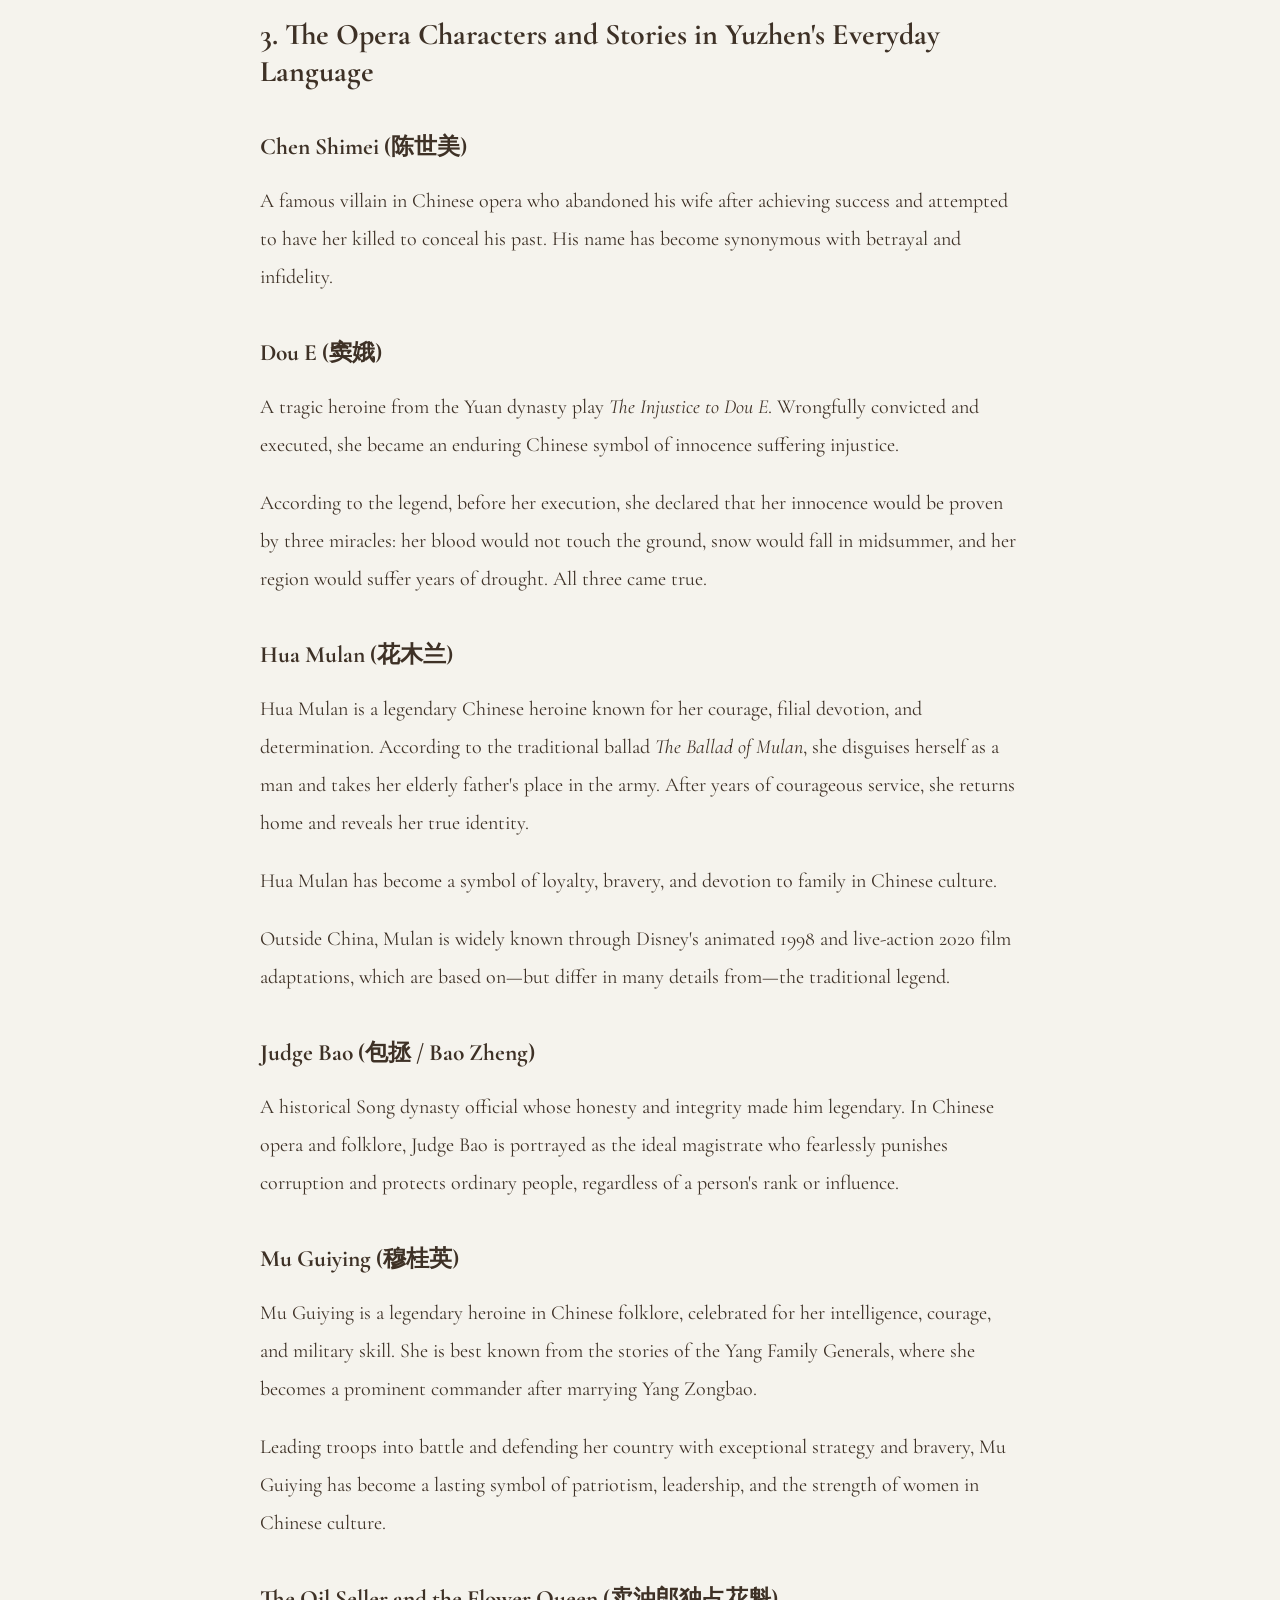
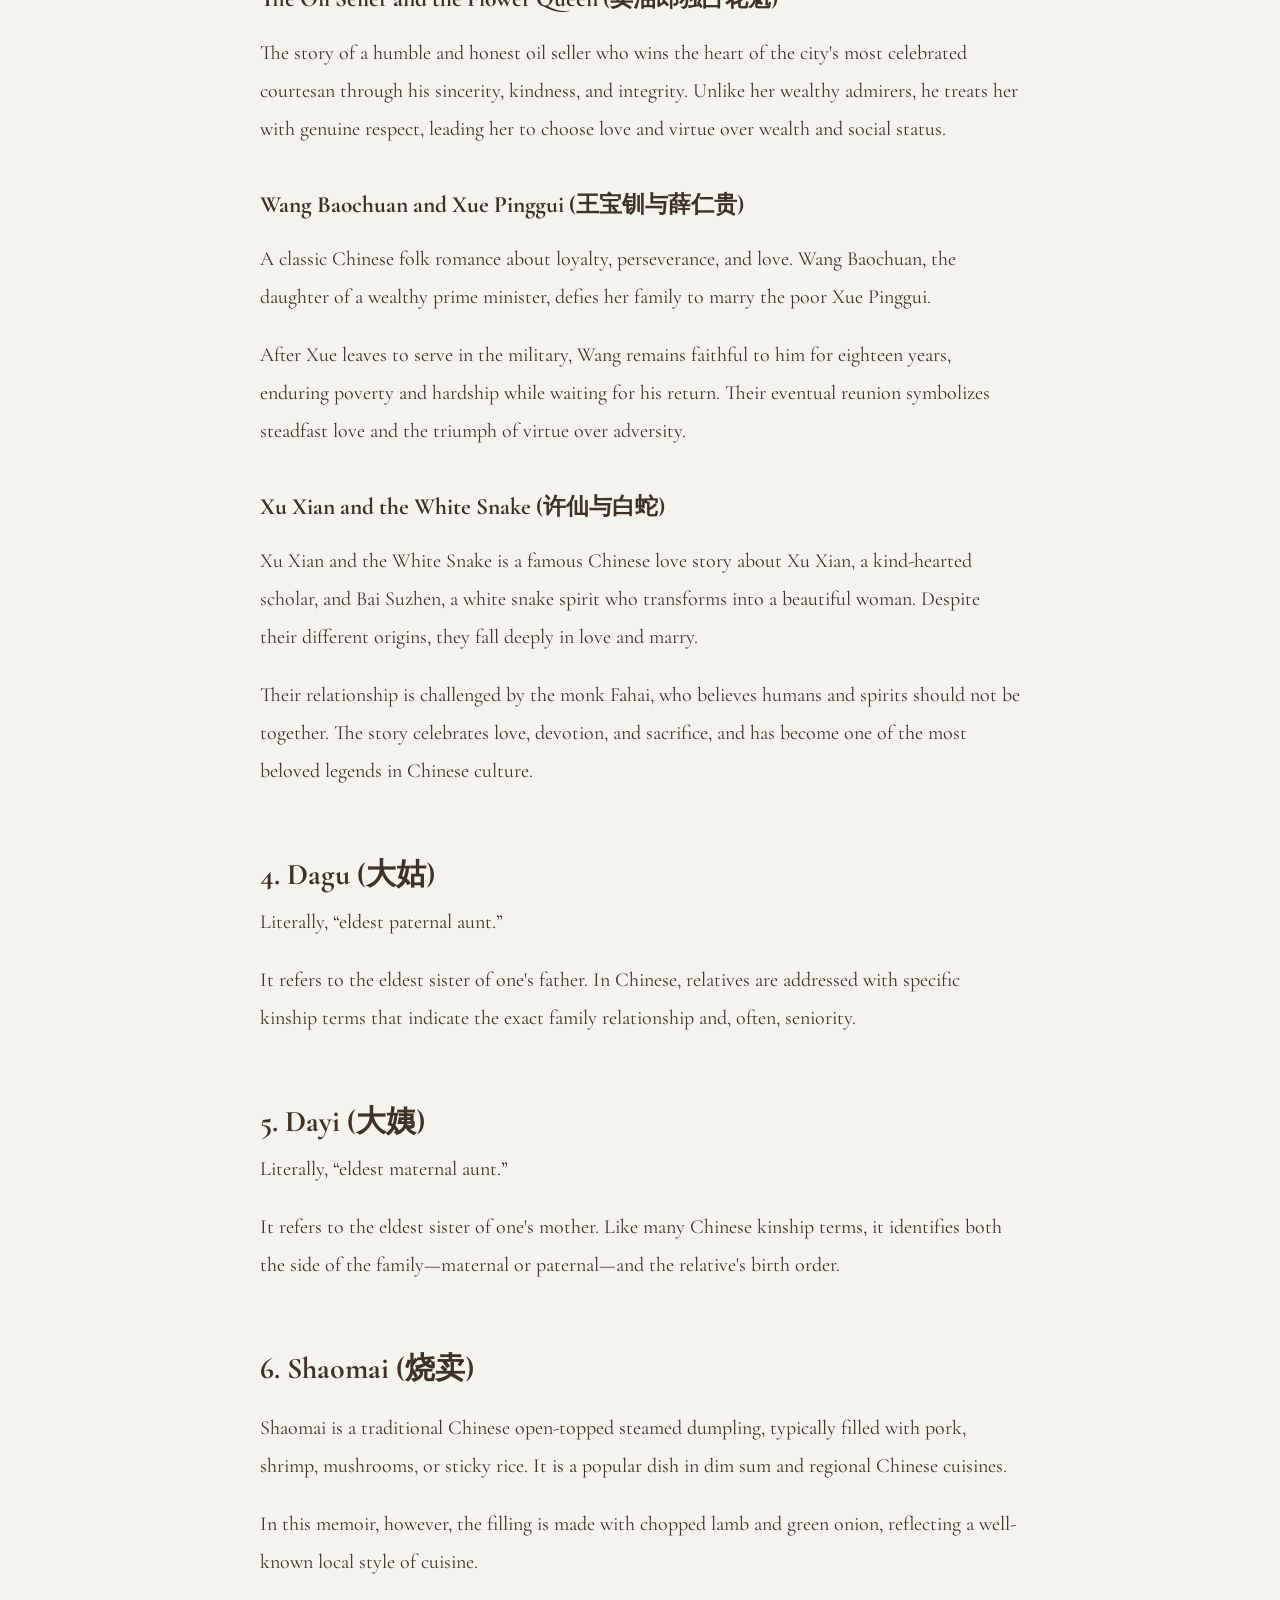
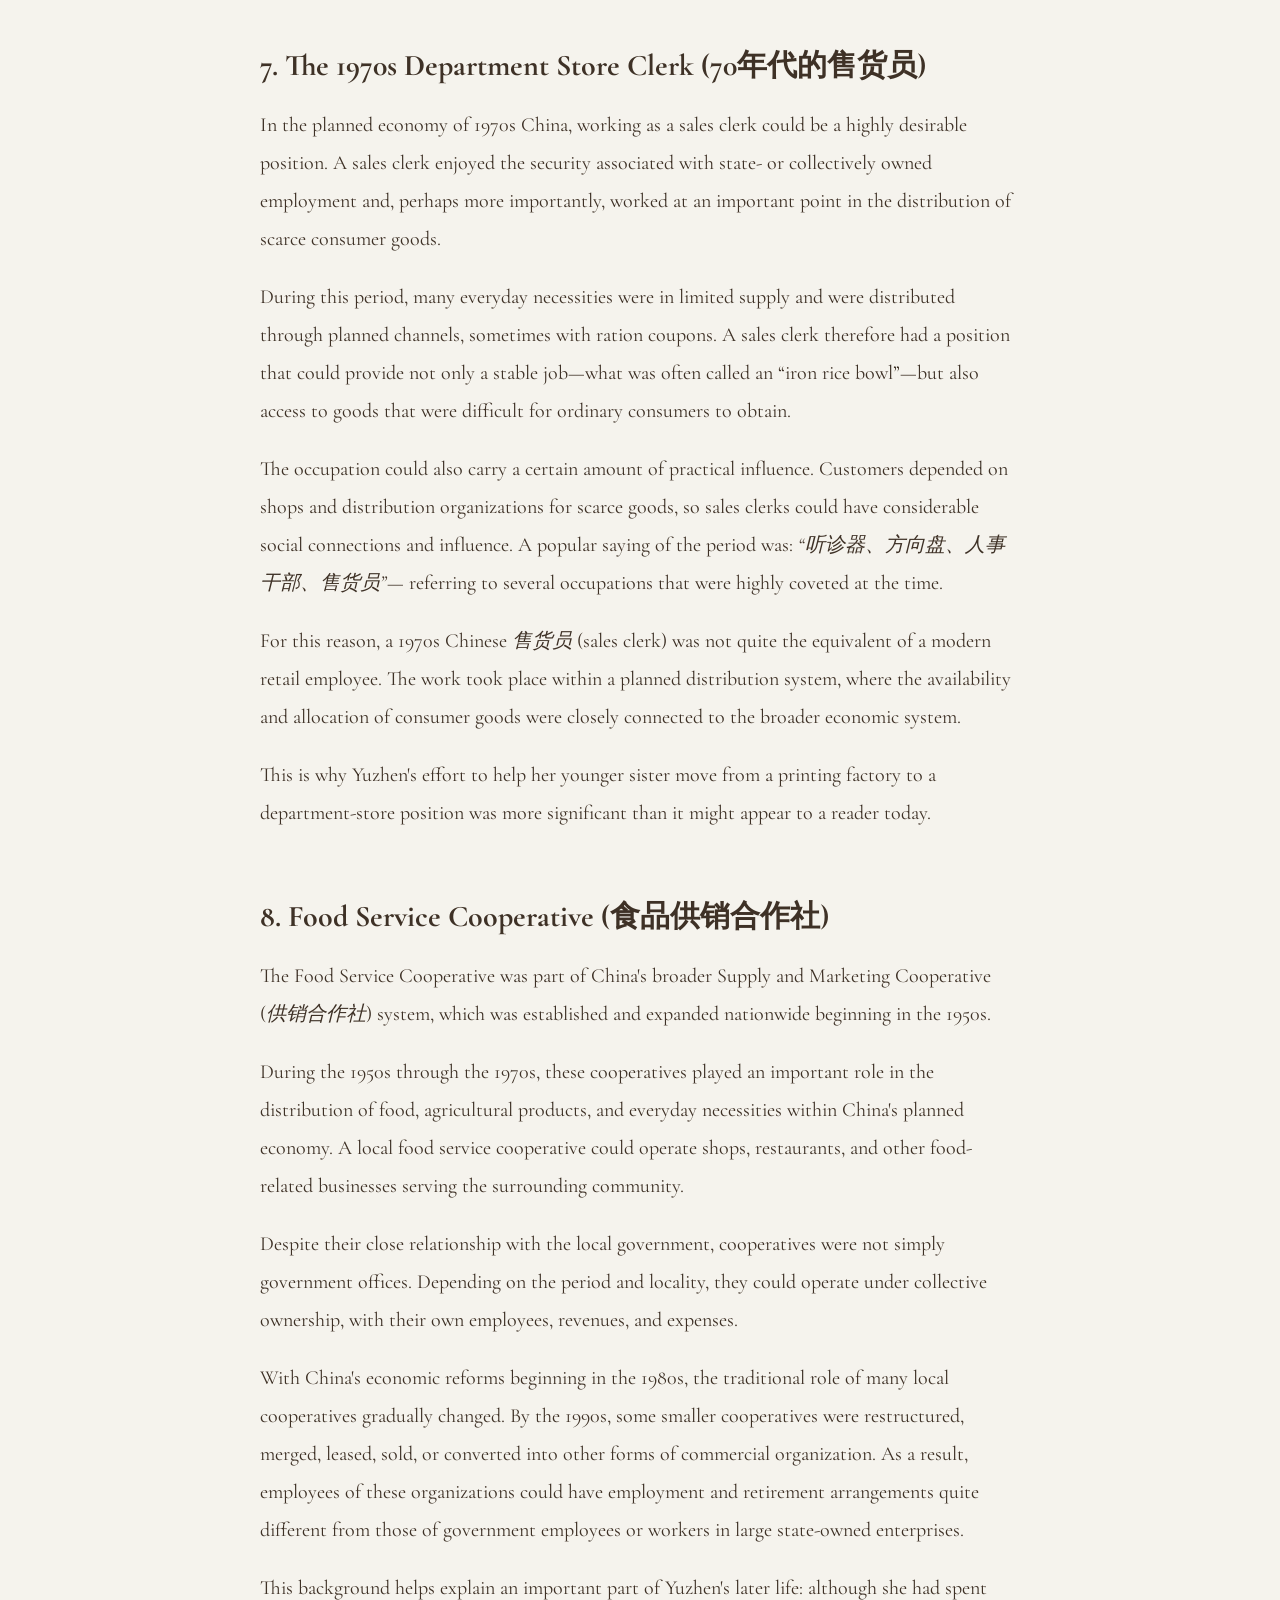
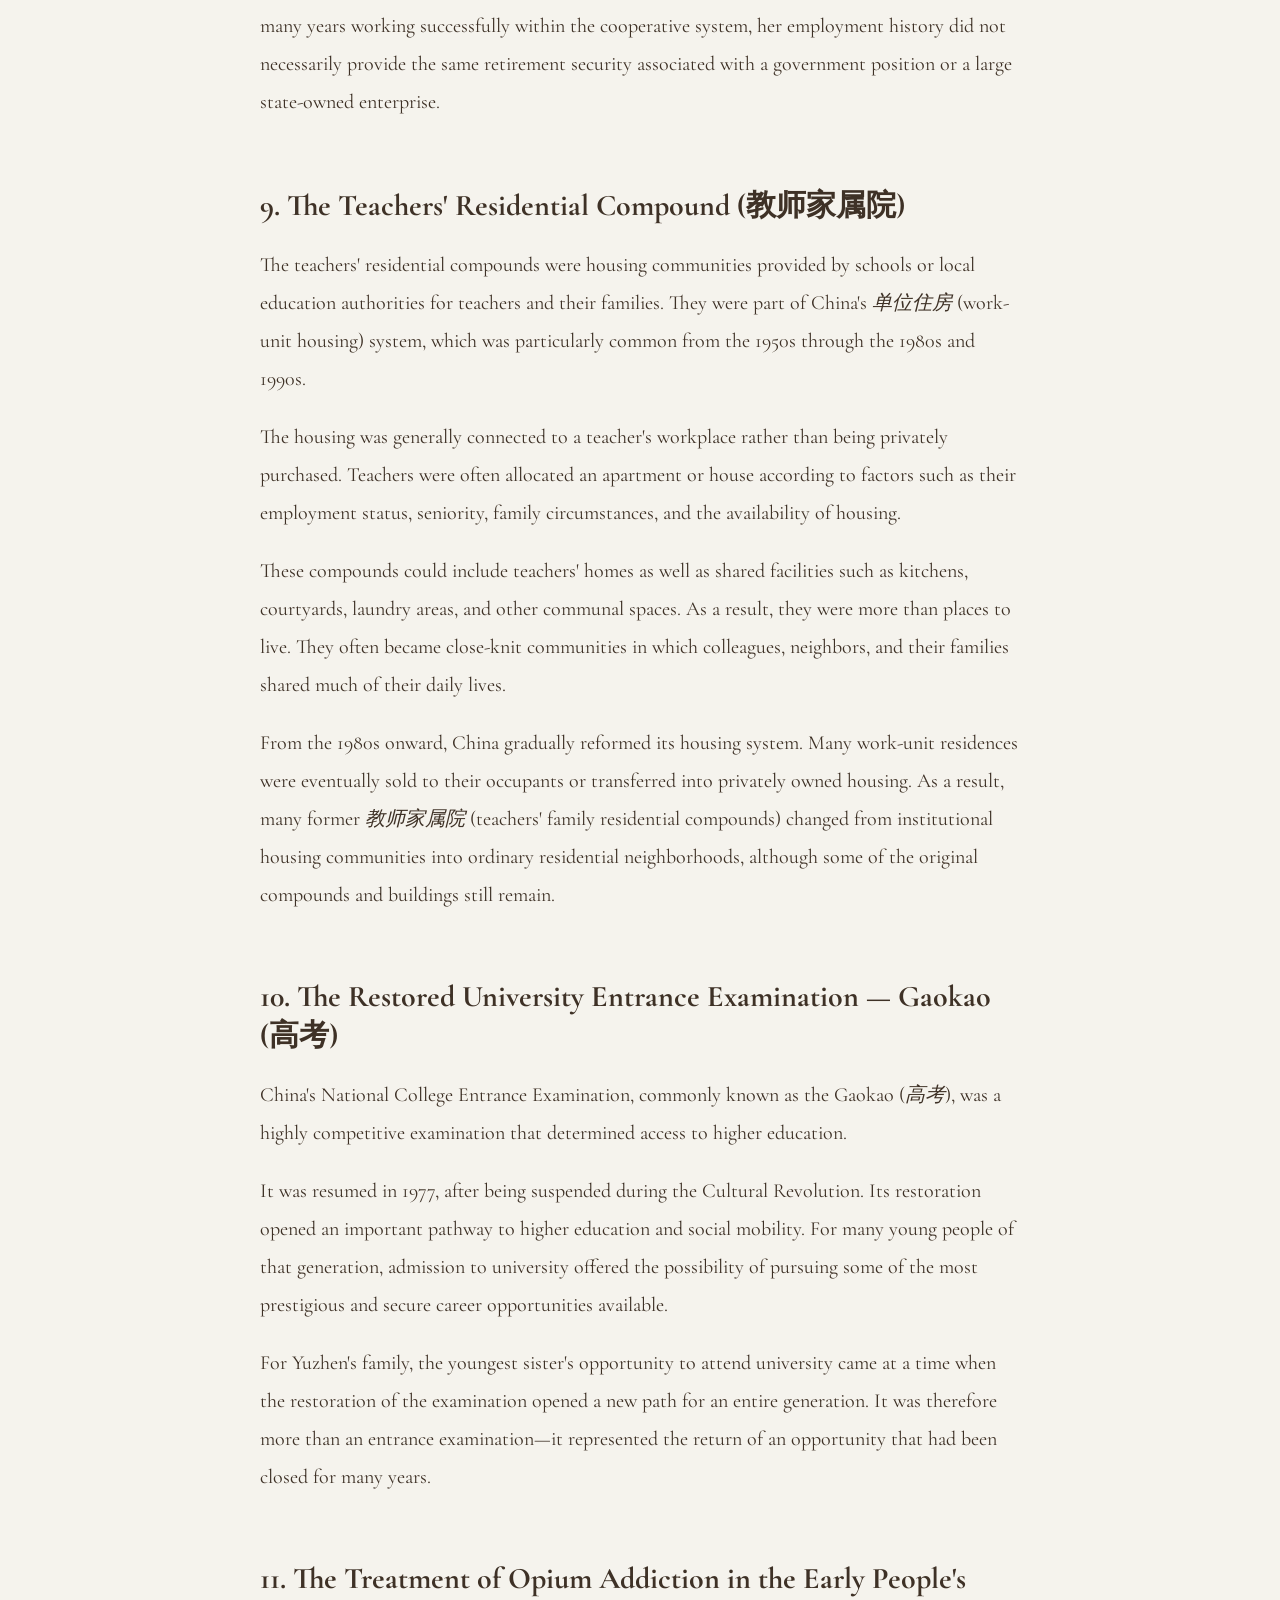
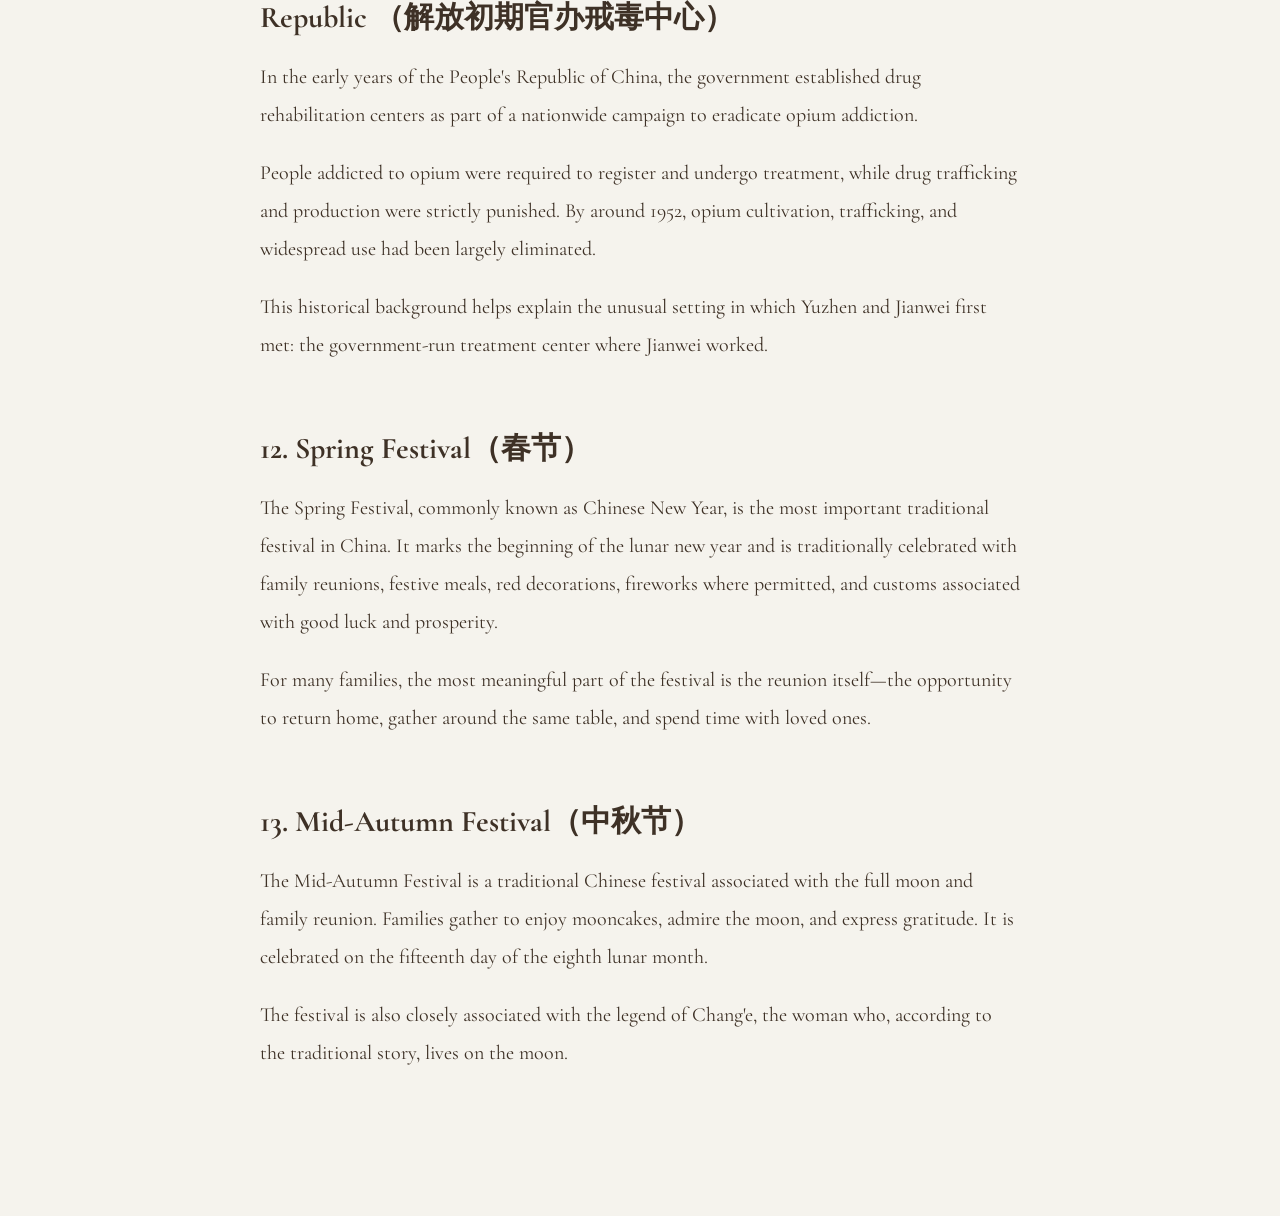
==== commit 4f213f72: "Update behind-the-story.html" ====
--- a/behind-the-story.html
+++ b/behind-the-story.html
@@ -561,16 +561,16 @@
         for ordinary consumers to obtain.
     </p>
 
-    <p>
+     <p>
         The occupation could also carry a certain amount of practical
         influence. Customers depended on shops and distribution
         organizations for scarce goods, so sales clerks could have
-        considerable social connections and influence. A popular saying
-        of the period even grouped the doctor with a stethoscope, the
-        driver with a steering wheel, the personnel officer, and the
-        sales clerk among coveted occupations.
-    </p>
-
+        considerable social connections and influence. A popular saying of
+        the period was:
+        <em>“听诊器、方向盘、人事干部、售货员”</em>—
+        referring to several occupations that were highly coveted at the time.
+    </p>
+  
     <p>
         For this reason, a 1970s Chinese
         <em>售货员</em> (sales clerk) was not quite the equivalent of a
